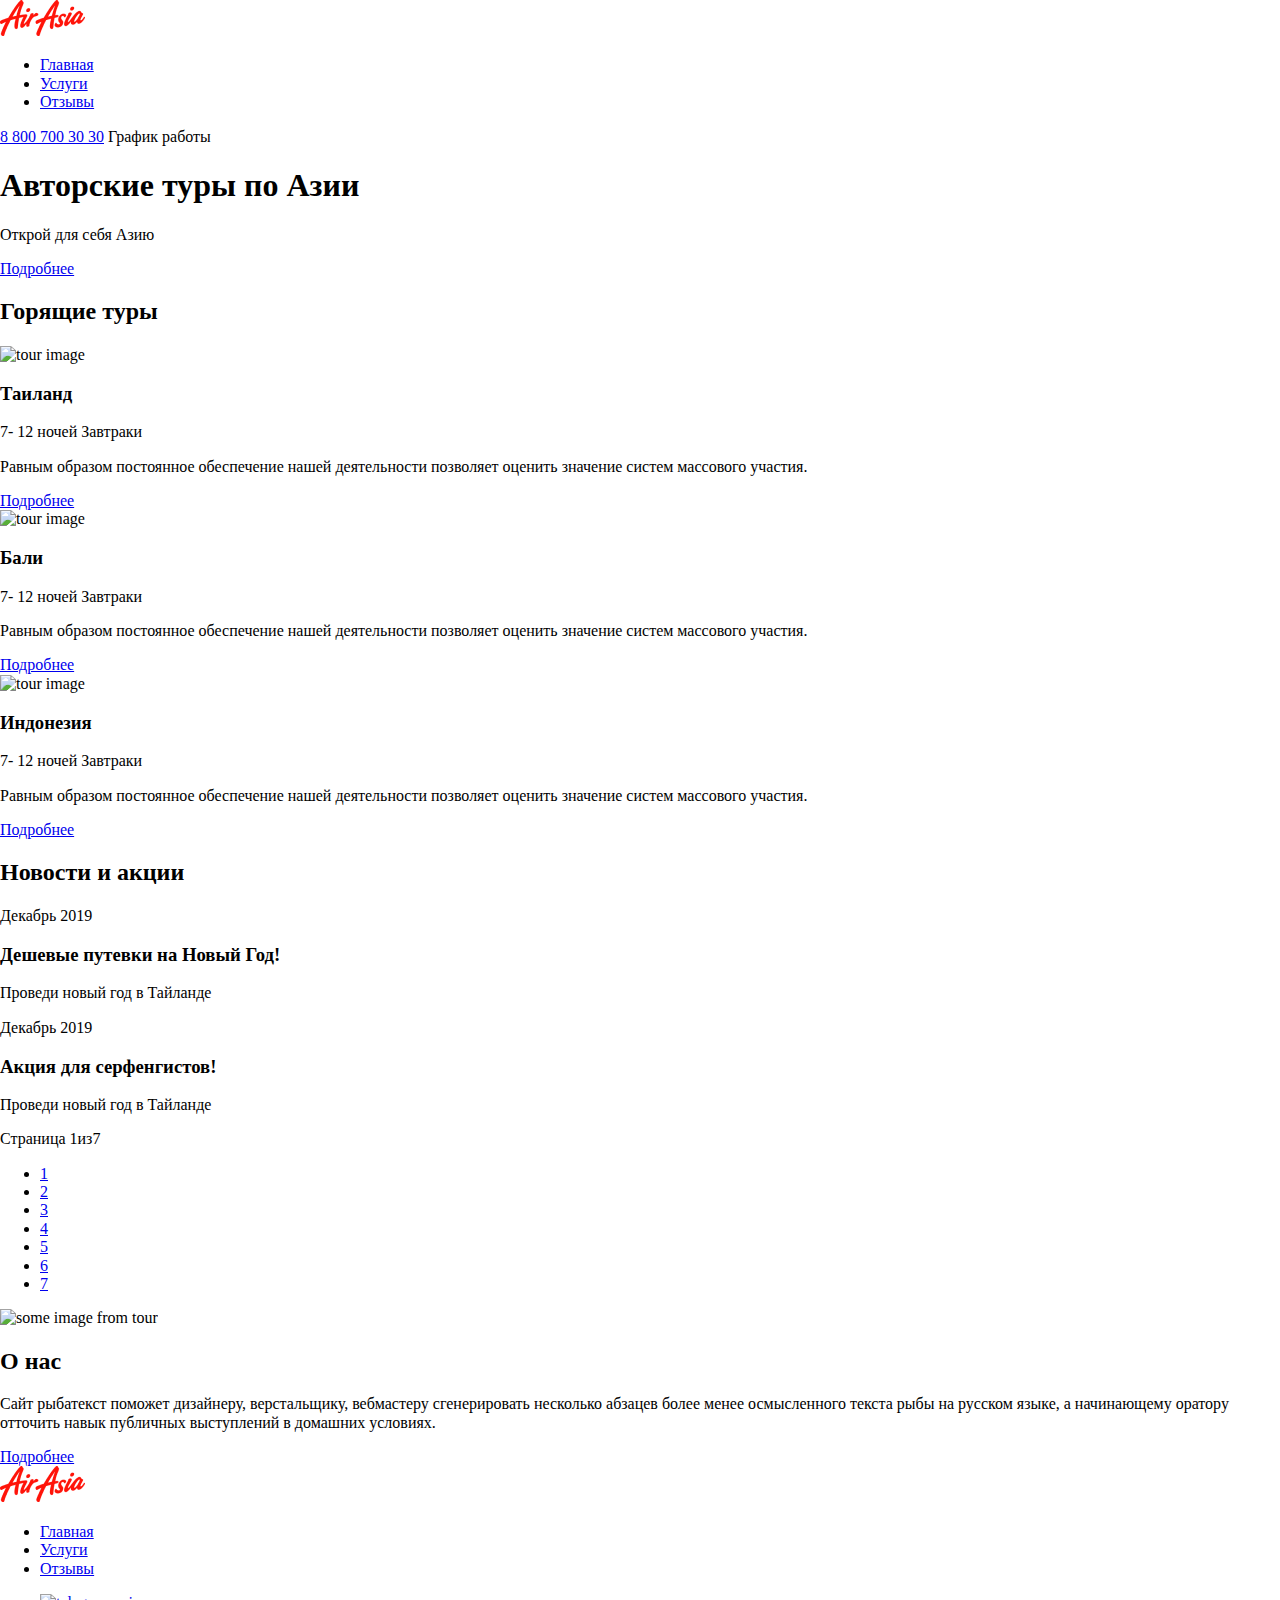
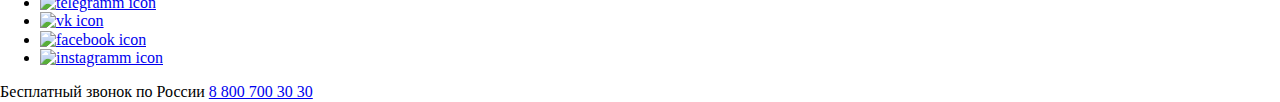
==== index.html @ 3d769878 "some fixes" ====
<!DOCTYPE html>
<html lang="ru">

<head>
  <meta charset="UTF-8">
  <meta name="viewport" content="width=device-width, initial-scale=1.0">
  <link rel="stylesheet" href="./css/normalize.css">
  <link rel="stylesheet" href="./css/styles.css">
  <title>Air Asia</title>
</head>

<body>
  <div class="wrapper">
    <header class="header">
      <div class="logo header__logo">
        <a href="#" class="logo__link"><img class="logo__image" src="./img/logo.png" alt="air asia logo"></a>
      </div>
      <nav class="menu">
        <ul class="menu__list">
          <li class="menu__list-item"><a href="#" class="menu__list-link">Главная</a></li>
          <li class="menu__list-item"><a href="#" class="menu__list-link">Услуги</a></li>
          <li class="menu__list-item"><a href="#" class="menu__list-link">Отзывы</a></li>
        </ul>
      </nav>
      <div class="contacts">
        <a href="tel:+88007003030" class="contacts__tel-link">8 800 700 30 30</a>
        <span class="contacts__work-schedule">График работы</span>
      </div>
    </header>

    <main class="main">

      <section class="promo-section">
        <div class="promo-content promo-section__content">
          <h1 class="promo-section__title">Авторские туры по Азии</h1>
          <p>Открой для себя Азию</p>
          <div class="promo-section__button"><a href="#" class="button">Подробнее</a></div>
        </div>
      </section>

      <section class="hot-tours">
        <h2 class="hot-tours__title">Горящие туры</h2>
        <div class="hot-tours-offers hot-tours__offers">
          <div class="hot-tours-card hot-tours__offers-card">
            <div class="hot-tours-card__image">
              <img src="" alt="tour image">
            </div>
            <h3 class="hot-tours-card__title">Таиланд</h3>
            <div class="hot-tours-card__details">
              <span class="hot-tours-card__tour-duration">7- 12 ночей</span>
              <span class="hot-tours-card__tour-include">Завтраки</span>
            </div>
            <p class="hot-tours-card__info">Равным образом постоянное обеспечение нашей деятельности позволяет оценить
              значение систем массового участия.</p>
            <div class="hot-tours-card__more-info-button"><a href="#" class="button">Подробнее</a></div>
          </div>
          <div class="hot-tours-card hot-tours__offers-card">
            <div class="hot-tours-card__image">
              <img src="" alt="tour image">
            </div>
            <h3 class="hot-tours-card__title">Бали</h3>
            <div class="hot-tours-card__details">
              <span class="hot-tours-card__tour-duration">7- 12 ночей</span>
              <span class="hot-tours-card__tour-include">Завтраки</span>
            </div>
            <p class="hot-tours-card__info">Равным образом постоянное обеспечение нашей деятельности позволяет оценить
              значение систем массового участия.</p>
            <div class="hot-tours-card__more-info-button"><a href="#" class="button">Подробнее</a></div>
          </div>
          <div class="hot-tours-card hot-tours__offers-card">
            <div class="hot-tours-card__image">
              <img src="" alt="tour image">
            </div>
            <h3 class="hot-tours-card__title">Индонезия</h3>
            <div class="hot-tours-card__details">
              <span class="hot-tours-card__tour-duration">7- 12 ночей</span>
              <span class="hot-tours-card__tour-include">Завтраки</span>
            </div>
            <p class="hot-tours-card__info">Равным образом постоянное обеспечение нашей деятельности позволяет оценить
              значение систем массового участия.</p>
            <div class="hot-tours-card__more-info-button"><a href="#" class="button">Подробнее</a></div>
          </div>
        </div>
      </section>

      <section class="news-section">
        <h2 class="news-section__title">Новости и акции</h2>
        <div class="news-section__slider">
          <div class="news-section__slider-card">
            <time class="news-section__slider-card-date">Декабрь 2019</time>
            <h3 class="news-section__slider-card-title">Дешевые путевки на Новый Год!</h3>
            <p class="news-section__slider-card-info">Проведи новый год в Тайланде</p>
          </div>
          <div class="news-section__slider-card">
            <time class="news-section__slider-card-date">Декабрь 2019</time>
            <h3 class="news-section__slider-card-title">Акция для серфенгистов!</h3>
            <p class="news-section__slider-card-info">Проведи новый год в Тайланде</p>
          </div>
          <div class="paginator">
            <p class="paginator__info">Страница <span>1</span>из<span>7</span></p>
            <ul class="paginator__menu-links">
              <li class="paginator__menu-item"><a href="#" class="paginator-menu-link">1</a></li>
              <li class="paginator__menu-item"><a href="#" class="paginator-menu-link">2</a></li>
              <li class="paginator__menu-item"><a href="#" class="paginator-menu-link">3</a></li>
              <li class="paginator__menu-item"><a href="#" class="paginator-menu-link">4</a></li>
              <li class="paginator__menu-item"><a href="#" class="paginator-menu-link">5</a></li>
              <li class="paginator__menu-item"><a href="#" class="paginator-menu-link">6</a></li>
              <li class="paginator__menu-item"><a href="#" class="paginator-menu-link">7</a></li>
            </ul>
          </div>
        </div>
      </section>

      <section class="about-us-section">
        <div class="about-us-section__tour-image">
          <img src="#" alt="some image from tour">
        </div>
        <div class="about-us-section__content">
          <h2 class="about-us-section__title">О нас</h2>
          <p class="about-us-section__info">Сайт рыбатекст поможет дизайнеру, верстальщику, вебмастеру сгенерировать
            несколько абзацев более менее осмысленного текста рыбы на русском языке, а начинающему оратору отточить
            навык публичных выступлений в домашних условиях.</p>
          <div class="about-us-section__more-info-link"><a href="#" class="button">Подробнее</a></div>
        </div>
      </section>
    </main>

    <footer class="footer">
      <div class="logo footer__logo">
        <a href="#" class="logo__link"><img class="logo__image" src="./img/logo.png" alt="air asia logo"></a>
      </div>
      <nav class="menu">
        <ul class="menu__list">
          <li class="menu__list-item"><a href="#" class="menu__list-link">Главная</a></li>
          <li class="menu__list-item"><a href="#" class="menu__list-link">Услуги</a></li>
          <li class="menu__list-item"><a href="#" class="menu__list-link">Отзывы</a></li>
        </ul>
      </nav>
      <div class="social-links">
        <ul>
          <li class="social-links__item"><a href="#" class="social-links__link"><img src="#" alt="telegramm icon"
                class="social-links__icon"></a></li>
          <li class="social-links__item"><a href="#" class="social-links__link"><img src="#" alt="vk icon"
                class="social-links__icon"></a></li>
          <li class="social-links__item"><a href="#" class="social-links__link"><img src="#" alt="facebook icon"
                class="social-links__icon"></a></li>
          <li class="social-links__item"><a href="#" class="social-links__link"><img src="#" alt="instagramm icon"
                class="social-links__icon"></a></li>
        </ul>
      </div>
      <div class="contacts footer__contacts">
        <span class="footer-contacts__info">Бесплатный звонок по России</span>
        <a href="tel:+88007003030" class="footer-contacts__tel-link">8 800 700 30 30</a>
      </div>
      </nav>
    </footer>
  </div>
</body>

</html>
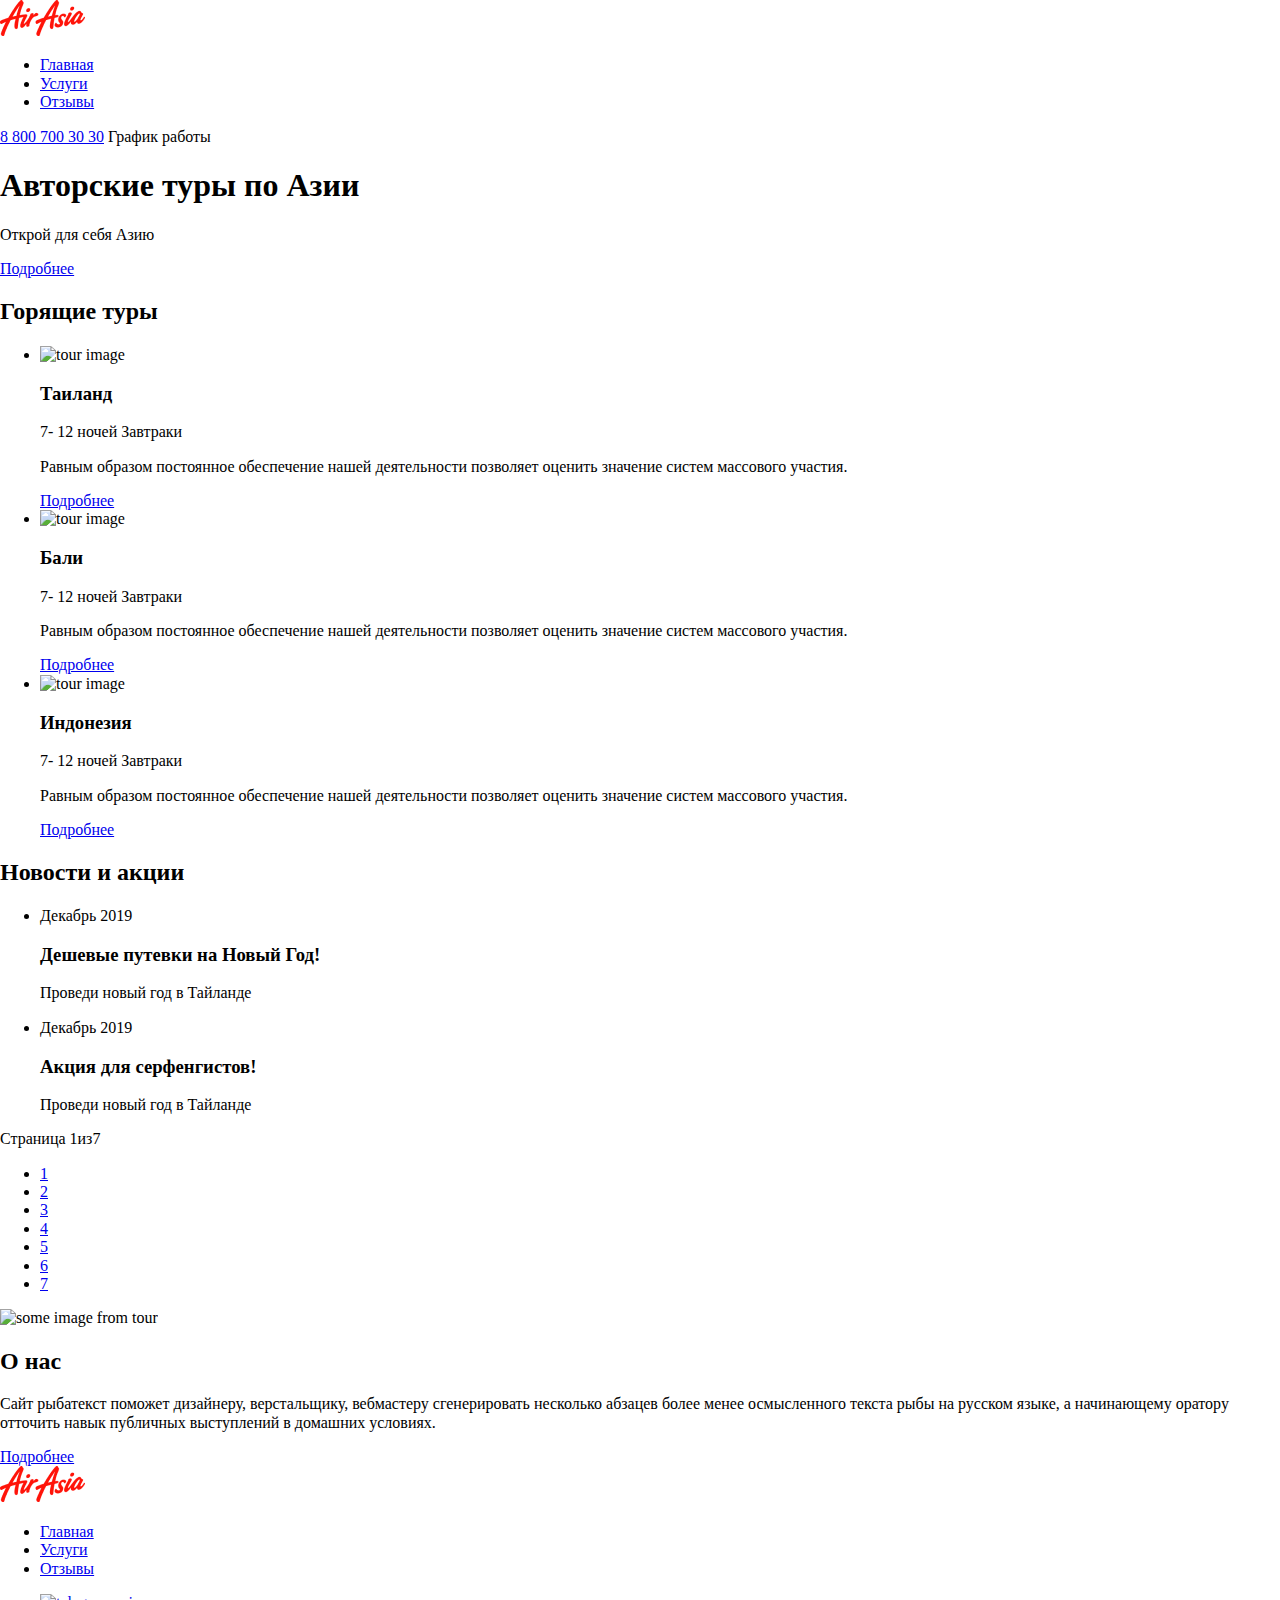
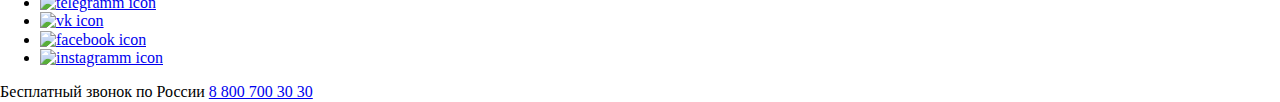
==== commit 9202802c: "Add files via upload" ====
--- a/index.html
+++ b/index.html
@@ -33,79 +33,91 @@
       <section class="promo-section">
         <div class="promo-content promo-section__content">
           <h1 class="promo-section__title">Авторские туры по Азии</h1>
-          <p>Открой для себя Азию</p>
+          <p class="promo-section__text">Открой для себя Азию</p>
           <div class="promo-section__button"><a href="#" class="button">Подробнее</a></div>
         </div>
       </section>
 
       <section class="hot-tours">
         <h2 class="hot-tours__title">Горящие туры</h2>
-        <div class="hot-tours-offers hot-tours__offers">
-          <div class="hot-tours-card hot-tours__offers-card">
+        <ul class="hot-tours-offers hot-tours__offers">
+          <li class="hot-tours-card hot-tours__offers-card">
             <div class="hot-tours-card__image">
               <img src="" alt="tour image">
             </div>
-            <h3 class="hot-tours-card__title">Таиланд</h3>
-            <div class="hot-tours-card__details">
-              <span class="hot-tours-card__tour-duration">7- 12 ночей</span>
-              <span class="hot-tours-card__tour-include">Завтраки</span>
+            <div class="hot-tours-card__block">
+              <h3 class="hot-tours-card__title">Таиланд</h3>
+              <div class="hot-tours-card__details">
+                <span class="hot-tours-card__tour-duration">7- 12 ночей</span>
+                <span class="hot-tours-card__tour-include">Завтраки</span>
+              </div>
+              <p class="hot-tours-card__info">Равным образом постоянное обеспечение нашей деятельности позволяет оценить
+                значение систем массового участия.</p>
+              <div class="hot-tours-card__more-info-button"><a href="#" class="button">Подробнее</a></div>
             </div>
-            <p class="hot-tours-card__info">Равным образом постоянное обеспечение нашей деятельности позволяет оценить
-              значение систем массового участия.</p>
-            <div class="hot-tours-card__more-info-button"><a href="#" class="button">Подробнее</a></div>
-          </div>
-          <div class="hot-tours-card hot-tours__offers-card">
+          </li>
+          <li class="hot-tours-card hot-tours__offers-card">
             <div class="hot-tours-card__image">
               <img src="" alt="tour image">
             </div>
-            <h3 class="hot-tours-card__title">Бали</h3>
-            <div class="hot-tours-card__details">
-              <span class="hot-tours-card__tour-duration">7- 12 ночей</span>
-              <span class="hot-tours-card__tour-include">Завтраки</span>
+            <div class="hot-tours-card__block">
+              <h3 class="hot-tours-card__title">Бали</h3>
+              <div class="hot-tours-card__details">
+                <span class="hot-tours-card__tour-duration">7- 12 ночей</span>
+                <span class="hot-tours-card__tour-include">Завтраки</span>
+              </div>
+              <p class="hot-tours-card__info">Равным образом постоянное обеспечение нашей деятельности позволяет оценить
+                значение систем массового участия.</p>
+              <div class="hot-tours-card__more-info-button"><a href="#" class="button">Подробнее</a></div>
             </div>
-            <p class="hot-tours-card__info">Равным образом постоянное обеспечение нашей деятельности позволяет оценить
-              значение систем массового участия.</p>
-            <div class="hot-tours-card__more-info-button"><a href="#" class="button">Подробнее</a></div>
-          </div>
-          <div class="hot-tours-card hot-tours__offers-card">
+          </li>
+          <li class="hot-tours-card hot-tours__offers-card">
             <div class="hot-tours-card__image">
               <img src="" alt="tour image">
             </div>
-            <h3 class="hot-tours-card__title">Индонезия</h3>
-            <div class="hot-tours-card__details">
-              <span class="hot-tours-card__tour-duration">7- 12 ночей</span>
-              <span class="hot-tours-card__tour-include">Завтраки</span>
+            <div class="hot-tours-card__block">
+              <h3 class="hot-tours-card__title">Индонезия</h3>
+              <div class="hot-tours-card__details">
+                <span class="hot-tours-card__tour-duration">7- 12 ночей</span>
+                <span class="hot-tours-card__tour-include">Завтраки</span>
+              </div>
+              <p class="hot-tours-card__info">Равным образом постоянное обеспечение нашей деятельности позволяет оценить
+                значение систем массового участия.</p>
+              <div class="hot-tours-card__more-info-button"><a href="#" class="button">Подробнее</a></div>
             </div>
-            <p class="hot-tours-card__info">Равным образом постоянное обеспечение нашей деятельности позволяет оценить
-              значение систем массового участия.</p>
-            <div class="hot-tours-card__more-info-button"><a href="#" class="button">Подробнее</a></div>
-          </div>
-        </div>
+          </li>
+        </ul>
       </section>
 
       <section class="news-section">
         <h2 class="news-section__title">Новости и акции</h2>
         <div class="news-section__slider">
-          <div class="news-section__slider-card">
-            <time class="news-section__slider-card-date">Декабрь 2019</time>
-            <h3 class="news-section__slider-card-title">Дешевые путевки на Новый Год!</h3>
-            <p class="news-section__slider-card-info">Проведи новый год в Тайланде</p>
-          </div>
-          <div class="news-section__slider-card">
-            <time class="news-section__slider-card-date">Декабрь 2019</time>
-            <h3 class="news-section__slider-card-title">Акция для серфенгистов!</h3>
-            <p class="news-section__slider-card-info">Проведи новый год в Тайланде</p>
-          </div>
+          <ul class="news-section__cards">
+            <li class="news-section__slider-card">
+              <div class="news-section__slider-card-content">
+                <time class="news-section__slider-card-date">Декабрь 2019</time>
+                <h3 class="news-section__slider-card-title">Дешевые путевки на Новый Год!</h3>
+                <p class="news-section__slider-card-info">Проведи новый год в Тайланде</p>
+              </div>
+            </li>
+            <li class="news-section__slider-card">
+              <div class="news-section__slider-card-content">
+                <time class="news-section__slider-card-date">Декабрь 2019</time>
+                <h3 class="news-section__slider-card-title">Акция для серфенгистов!</h3>
+                <p class="news-section__slider-card-info">Проведи новый год в Тайланде</p>
+              </div>
+            </li>
+          </ul>
           <div class="paginator">
             <p class="paginator__info">Страница <span>1</span>из<span>7</span></p>
             <ul class="paginator__menu-links">
-              <li class="paginator__menu-item"><a href="#" class="paginator-menu-link">1</a></li>
-              <li class="paginator__menu-item"><a href="#" class="paginator-menu-link">2</a></li>
-              <li class="paginator__menu-item"><a href="#" class="paginator-menu-link">3</a></li>
-              <li class="paginator__menu-item"><a href="#" class="paginator-menu-link">4</a></li>
-              <li class="paginator__menu-item"><a href="#" class="paginator-menu-link">5</a></li>
-              <li class="paginator__menu-item"><a href="#" class="paginator-menu-link">6</a></li>
-              <li class="paginator__menu-item"><a href="#" class="paginator-menu-link">7</a></li>
+              <li class="paginator__menu-item"><a href="#" class="paginator__menu-link">1</a></li>
+              <li class="paginator__menu-item"><a href="#" class="paginator__menu-link">2</a></li>
+              <li class="paginator__menu-item"><a href="#" class="paginator__menu-link">3</a></li>
+              <li class="paginator__menu-item"><a href="#" class="paginator__menu-link">4</a></li>
+              <li class="paginator__menu-item"><a href="#" class="paginator__menu-link">5</a></li>
+              <li class="paginator__menu-item"><a href="#" class="paginator__menu-link">6</a></li>
+              <li class="paginator__menu-item"><a href="#" class="paginator__menu-link">7</a></li>
             </ul>
           </div>
         </div>
@@ -137,7 +149,7 @@
         </ul>
       </nav>
       <div class="social-links">
-        <ul>
+        <ul class="social-links__group">
           <li class="social-links__item"><a href="#" class="social-links__link"><img src="#" alt="telegramm icon"
                 class="social-links__icon"></a></li>
           <li class="social-links__item"><a href="#" class="social-links__link"><img src="#" alt="vk icon"
@@ -149,8 +161,8 @@
         </ul>
       </div>
       <div class="contacts footer__contacts">
-        <span class="footer-contacts__info">Бесплатный звонок по России</span>
-        <a href="tel:+88007003030" class="footer-contacts__tel-link">8 800 700 30 30</a>
+        <span class="contacts__info">Бесплатный звонок по России</span>
+        <a href="tel:+88007003030" class="contacts__tel-link">8 800 700 30 30</a>
       </div>
       </nav>
     </footer>
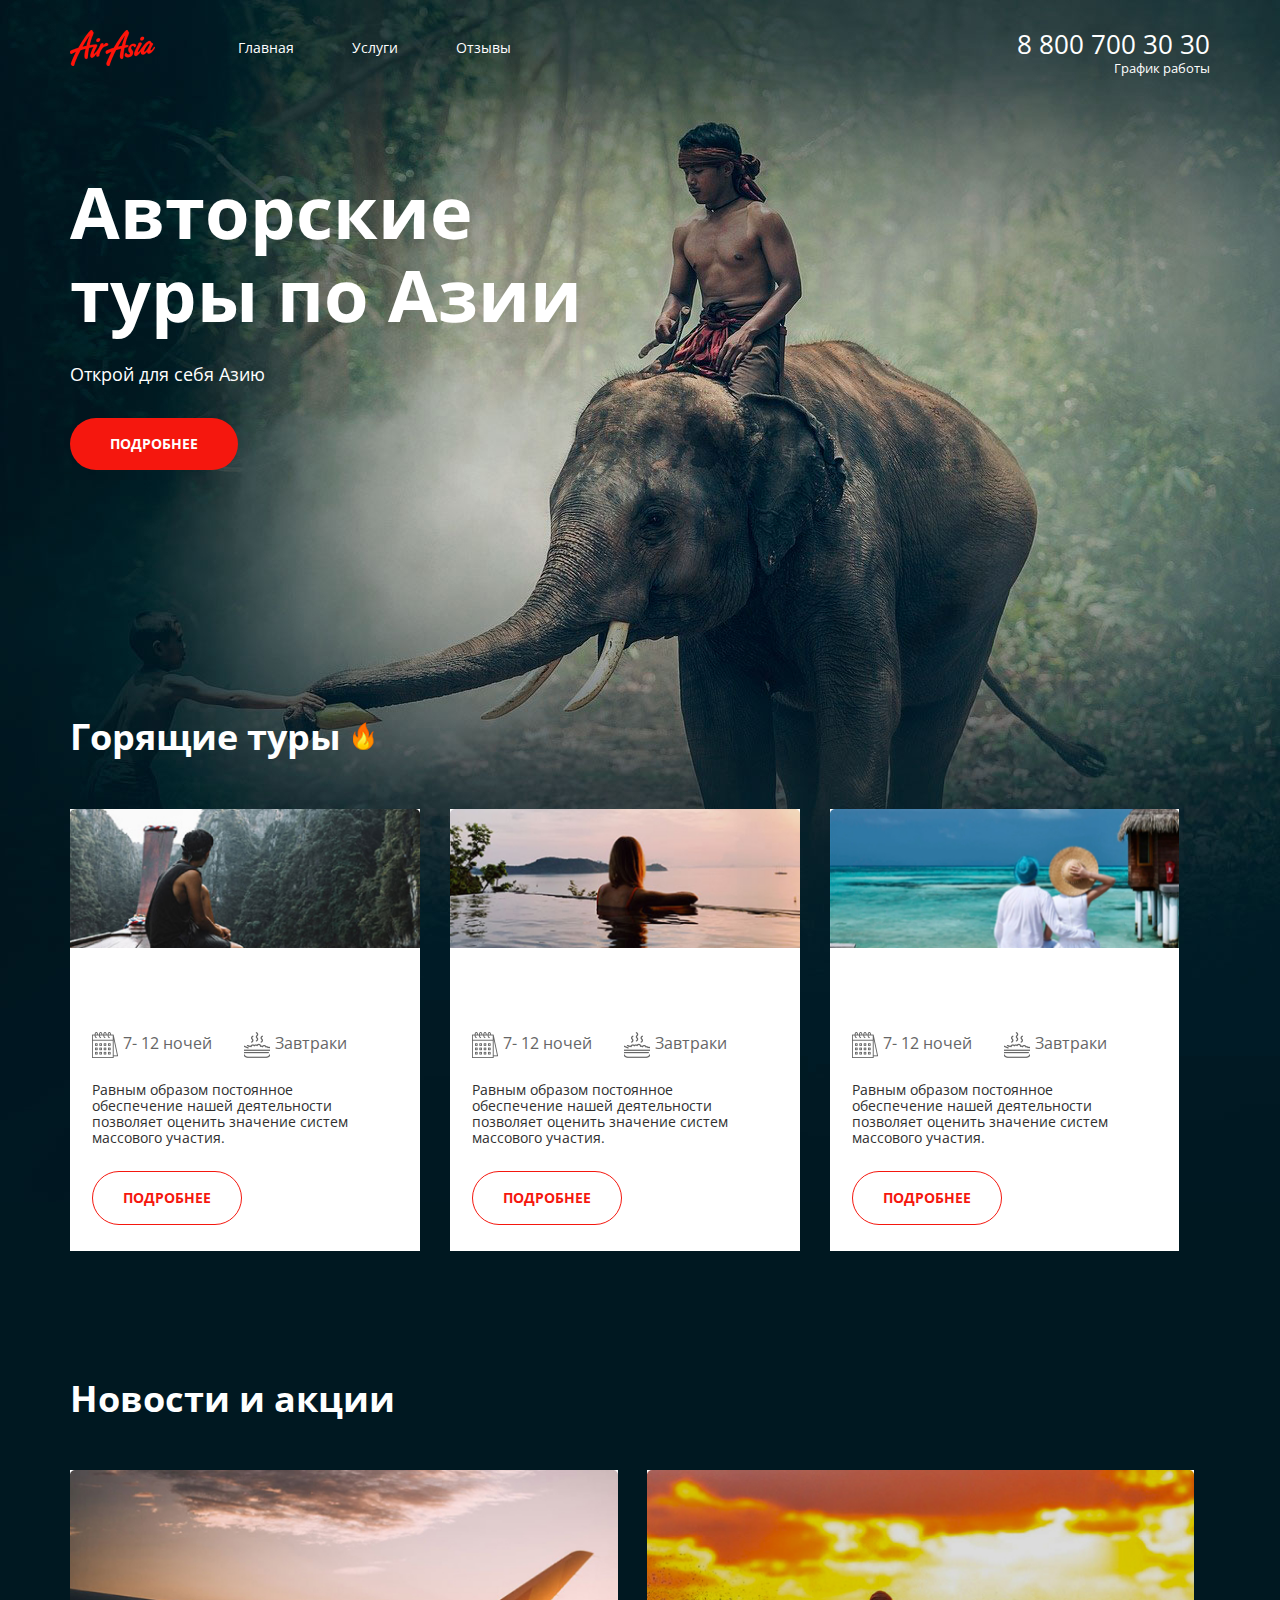
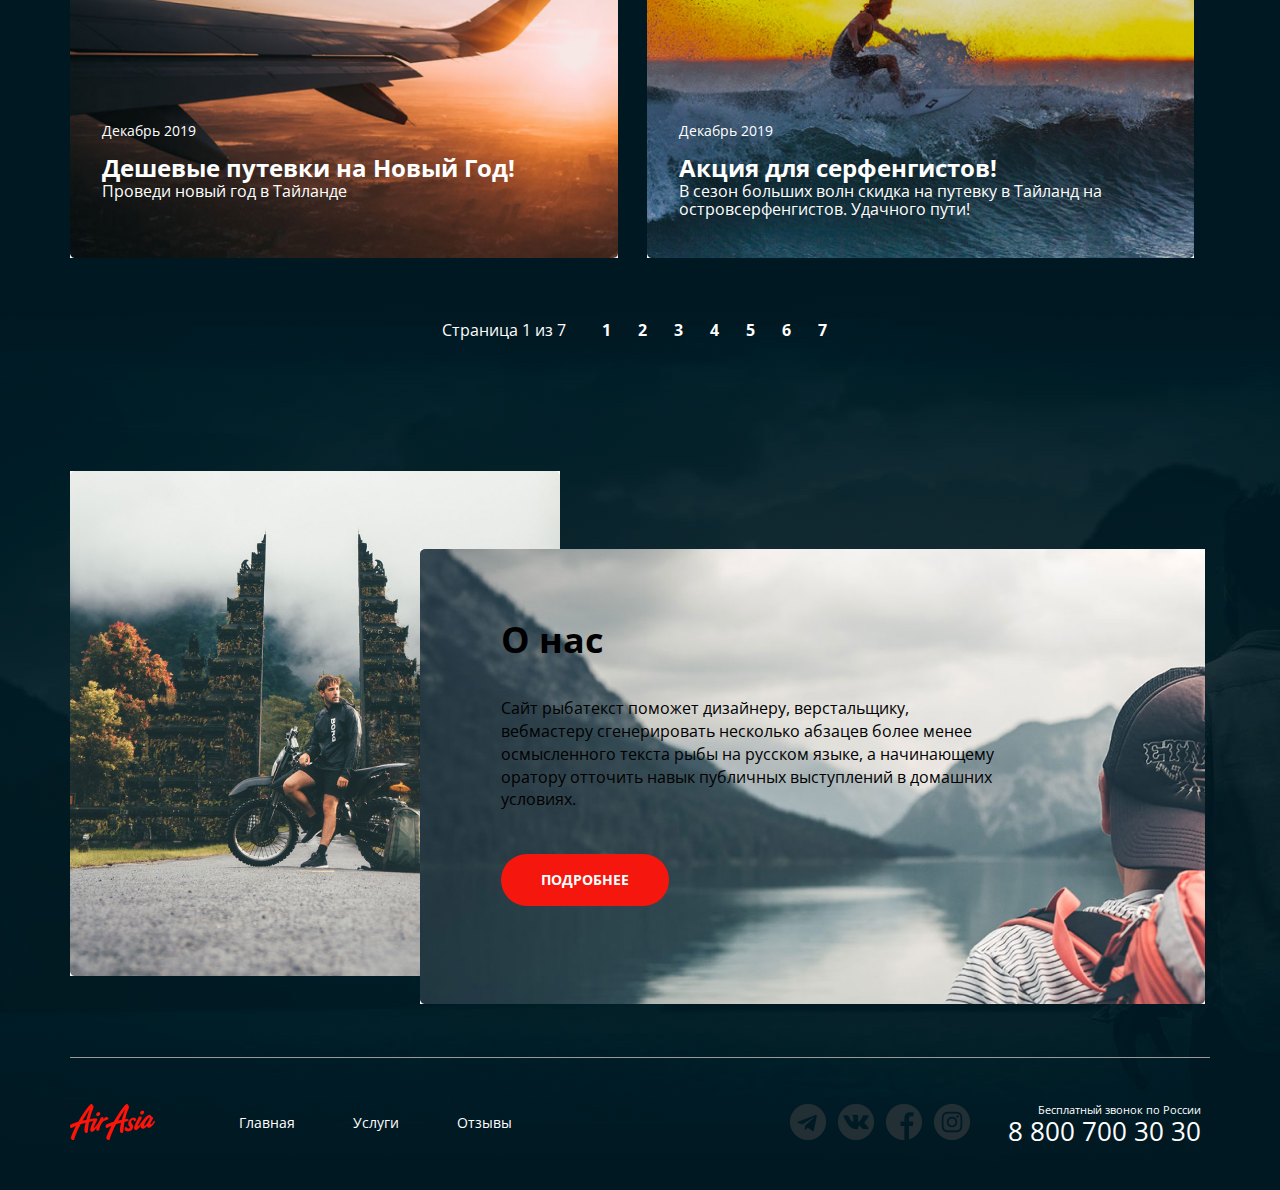
==== commit fe643461: "Add files via upload" ====
--- a/index.html
+++ b/index.html
@@ -4,6 +4,9 @@
 <head>
   <meta charset="UTF-8">
   <meta name="viewport" content="width=device-width, initial-scale=1.0">
+  <link rel="preconnect" href="https://fonts.googleapis.com">
+  <link rel="preconnect" href="https://fonts.gstatic.com" crossorigin>
+  <link href="https://fonts.googleapis.com/css2?family=Open+Sans:wght@400;700&display=swap" rel="stylesheet">
   <link rel="stylesheet" href="./css/normalize.css">
   <link rel="stylesheet" href="./css/styles.css">
   <title>Air Asia</title>
@@ -11,161 +14,169 @@
 
 <body>
   <div class="wrapper">
-    <header class="header">
-      <div class="logo header__logo">
-        <a href="#" class="logo__link"><img class="logo__image" src="./img/logo.png" alt="air asia logo"></a>
-      </div>
-      <nav class="menu">
-        <ul class="menu__list">
-          <li class="menu__list-item"><a href="#" class="menu__list-link">Главная</a></li>
-          <li class="menu__list-item"><a href="#" class="menu__list-link">Услуги</a></li>
-          <li class="menu__list-item"><a href="#" class="menu__list-link">Отзывы</a></li>
-        </ul>
-      </nav>
-      <div class="contacts">
-        <a href="tel:+88007003030" class="contacts__tel-link">8 800 700 30 30</a>
-        <span class="contacts__work-schedule">График работы</span>
-      </div>
-    </header>
+    <div class="container">
+      <header class="header">
+        <div class="logo header__logo">
+          <a href="#" class="logo__link"><img class="logo__image" src="./img/logo.png" alt="air asia logo"></a>
+        </div>
+        <nav class="menu">
+          <ul class="menu__list">
+            <li class="menu__list-item"><a href="#" class="menu__list-link">Главная</a></li>
+            <li class="menu__list-item"><a href="#" class="menu__list-link">Услуги</a></li>
+            <li class="menu__list-item"><a href="#" class="menu__list-link">Отзывы</a></li>
+          </ul>
+        </nav>
+        <div class="contacts header__contacts">
+          <a href="tel:+88007003030" class="contacts__tel-link">8 800 700 30 30</a>
+          <span class="contacts__work-schedule">График работы</span>
+        </div>
+      </header>
 
-    <main class="main">
+      <main class="main">
 
-      <section class="promo-section">
-        <div class="promo-content promo-section__content">
-          <h1 class="promo-section__title">Авторские туры по Азии</h1>
-          <p class="promo-section__text">Открой для себя Азию</p>
-          <div class="promo-section__button"><a href="#" class="button">Подробнее</a></div>
-        </div>
-      </section>
+        <section class="promo-section">
+          <div class="promo-content promo-section__content">
+            <h1 class="promo-section__title">Авторские туры по Азии</h1>
+            <p class="promo-section__text">Открой для себя Азию</p>
+            <a href="#" class="button promo-section__button">Подробнее</a>
+          </div>
+        </section>
 
-      <section class="hot-tours">
-        <h2 class="hot-tours__title">Горящие туры</h2>
-        <ul class="hot-tours-offers hot-tours__offers">
-          <li class="hot-tours-card hot-tours__offers-card">
-            <div class="hot-tours-card__image">
-              <img src="" alt="tour image">
-            </div>
-            <div class="hot-tours-card__block">
-              <h3 class="hot-tours-card__title">Таиланд</h3>
-              <div class="hot-tours-card__details">
-                <span class="hot-tours-card__tour-duration">7- 12 ночей</span>
-                <span class="hot-tours-card__tour-include">Завтраки</span>
+        <section class="hot-tours">
+          <h2 class="hot-tours__title">Горящие туры</h2>
+          <ul class="hot-tours-offers hot-tours__offers">
+            <li class="hot-tours-card hot-tours__offers-card">
+              <div class="hot-tours-card__image">
+                <img src="./img/thailand-tour-image.jpg" alt="tour image">
               </div>
-              <p class="hot-tours-card__info">Равным образом постоянное обеспечение нашей деятельности позволяет оценить
-                значение систем массового участия.</p>
-              <div class="hot-tours-card__more-info-button"><a href="#" class="button">Подробнее</a></div>
-            </div>
-          </li>
-          <li class="hot-tours-card hot-tours__offers-card">
-            <div class="hot-tours-card__image">
-              <img src="" alt="tour image">
-            </div>
-            <div class="hot-tours-card__block">
-              <h3 class="hot-tours-card__title">Бали</h3>
-              <div class="hot-tours-card__details">
-                <span class="hot-tours-card__tour-duration">7- 12 ночей</span>
-                <span class="hot-tours-card__tour-include">Завтраки</span>
-              </div>
-              <p class="hot-tours-card__info">Равным образом постоянное обеспечение нашей деятельности позволяет оценить
-                значение систем массового участия.</p>
-              <div class="hot-tours-card__more-info-button"><a href="#" class="button">Подробнее</a></div>
-            </div>
-          </li>
-          <li class="hot-tours-card hot-tours__offers-card">
-            <div class="hot-tours-card__image">
-              <img src="" alt="tour image">
-            </div>
-            <div class="hot-tours-card__block">
-              <h3 class="hot-tours-card__title">Индонезия</h3>
-              <div class="hot-tours-card__details">
-                <span class="hot-tours-card__tour-duration">7- 12 ночей</span>
-                <span class="hot-tours-card__tour-include">Завтраки</span>
-              </div>
-              <p class="hot-tours-card__info">Равным образом постоянное обеспечение нашей деятельности позволяет оценить
-                значение систем массового участия.</p>
-              <div class="hot-tours-card__more-info-button"><a href="#" class="button">Подробнее</a></div>
-            </div>
-          </li>
-        </ul>
-      </section>
-
-      <section class="news-section">
-        <h2 class="news-section__title">Новости и акции</h2>
-        <div class="news-section__slider">
-          <ul class="news-section__cards">
-            <li class="news-section__slider-card">
-              <div class="news-section__slider-card-content">
-                <time class="news-section__slider-card-date">Декабрь 2019</time>
-                <h3 class="news-section__slider-card-title">Дешевые путевки на Новый Год!</h3>
-                <p class="news-section__slider-card-info">Проведи новый год в Тайланде</p>
+              <div class="hot-tours-card__block">
+                <h3 class="hot-tours-card__title">Таиланд</h3>
+                <div class="hot-tours-card__details">
+                  <span class="hot-tours-card__tour-duration">7- 12 ночей</span>
+                  <span class="hot-tours-card__tour-include">Завтраки</span>
+                </div>
+                <p class="hot-tours-card__info">Равным образом постоянное обеспечение нашей деятельности позволяет
+                  оценить
+                  значение систем массового участия.</p>
+                <a href="#" class="button hot-tours-card__more-info-button">Подробнее</a>
               </div>
             </li>
-            <li class="news-section__slider-card">
-              <div class="news-section__slider-card-content">
-                <time class="news-section__slider-card-date">Декабрь 2019</time>
-                <h3 class="news-section__slider-card-title">Акция для серфенгистов!</h3>
-                <p class="news-section__slider-card-info">Проведи новый год в Тайланде</p>
+            <li class="hot-tours-card hot-tours__offers-card">
+              <div class="hot-tours-card__image">
+                <img src="./img/bali-tour-image.jpg" alt="tour image">
+              </div>
+              <div class="hot-tours-card__block">
+                <h3 class="hot-tours-card__title">Бали</h3>
+                <div class="hot-tours-card__details">
+                  <span class="hot-tours-card__tour-duration">7- 12 ночей</span>
+                  <span class="hot-tours-card__tour-include">Завтраки</span>
+                </div>
+                <p class="hot-tours-card__info">Равным образом постоянное обеспечение нашей деятельности позволяет
+                  оценить
+                  значение систем массового участия.</p>
+                <a href="#" class="button hot-tours-card__more-info-button">Подробнее</a>
+              </div>
+            </li>
+            <li class="hot-tours-card hot-tours__offers-card">
+              <div class="hot-tours-card__image">
+                <img src="./img/indonesia-tour-image.jpg" alt="tour image">
+              </div>
+              <div class="hot-tours-card__block">
+                <h3 class="hot-tours-card__title">Индонезия</h3>
+                <div class="hot-tours-card__details">
+                  <span class="hot-tours-card__tour-duration">7- 12 ночей</span>
+                  <span class="hot-tours-card__tour-include">Завтраки</span>
+                </div>
+                <p class="hot-tours-card__info">Равным образом постоянное обеспечение нашей деятельности позволяет
+                  оценить
+                  значение систем массового участия.</p>
+                <a href="#" class="button hot-tours-card__more-info-button">Подробнее</a>
               </div>
             </li>
           </ul>
-          <div class="paginator">
-            <p class="paginator__info">Страница <span>1</span>из<span>7</span></p>
-            <ul class="paginator__menu-links">
-              <li class="paginator__menu-item"><a href="#" class="paginator__menu-link">1</a></li>
-              <li class="paginator__menu-item"><a href="#" class="paginator__menu-link">2</a></li>
-              <li class="paginator__menu-item"><a href="#" class="paginator__menu-link">3</a></li>
-              <li class="paginator__menu-item"><a href="#" class="paginator__menu-link">4</a></li>
-              <li class="paginator__menu-item"><a href="#" class="paginator__menu-link">5</a></li>
-              <li class="paginator__menu-item"><a href="#" class="paginator__menu-link">6</a></li>
-              <li class="paginator__menu-item"><a href="#" class="paginator__menu-link">7</a></li>
+        </section>
+
+        <section class="news-section">
+          <h2 class="news-section__title">Новости и акции</h2>
+          <div class="news-section__slider">
+            <ul class="news-section__cards">
+              <li class="news-section__slider-card">
+                <img src="./img/news-1.jpg" alt="проведи новый год в тайланде">
+                <div class="news-section__slider-card-content">
+                  <time class="news-section__slider-card-date">Декабрь 2019</time>
+                  <h3 class="news-section__slider-card-title">Дешевые путевки на Новый Год!</h3>
+                  <p class="news-section__slider-card-info">Проведи новый год в Тайланде</p>
+                </div>
+              </li>
+              <li class="news-section__slider-card">
+                <img src="./img/news-2.jpg" alt="Акция для серфенгистов">
+                <div class="news-section__slider-card-content">
+                  <time class="news-section__slider-card-date">Декабрь 2019</time>
+                  <h3 class="news-section__slider-card-title">Акция для серфенгистов!</h3>
+                  <p class="news-section__slider-card-info">В сезон больших волн скидка на путевку в Тайланд на
+                    островсерфенгистов. Удачного пути!</p>
+                </div>
+              </li>
             </ul>
+            <div class="paginator">
+              <p class="paginator__info">Страница <span>1 </span>из<span> 7</span></p>
+              <ul class="paginator__menu-links">
+                <li class="paginator__menu-item"><a href="#" class="paginator__menu-link">1</a></li>
+                <li class="paginator__menu-item"><a href="#" class="paginator__menu-link">2</a></li>
+                <li class="paginator__menu-item"><a href="#" class="paginator__menu-link">3</a></li>
+                <li class="paginator__menu-item"><a href="#" class="paginator__menu-link">4</a></li>
+                <li class="paginator__menu-item"><a href="#" class="paginator__menu-link">5</a></li>
+                <li class="paginator__menu-item"><a href="#" class="paginator__menu-link">6</a></li>
+                <li class="paginator__menu-item"><a href="#" class="paginator__menu-link">7</a></li>
+              </ul>
+            </div>
           </div>
+        </section>
+
+        <section class="about-us-section">
+          <div class="about-us-section__tour-image">
+            <img src="./img/about-us-image-1.jpg" alt="some image from tour">
+          </div>
+          <div class="about-us-section__content">
+            <h2 class="about-us-section__title">О нас</h2>
+            <p class="about-us-section__info">Сайт рыбатекст поможет дизайнеру, верстальщику, вебмастеру сгенерировать
+              несколько абзацев более менее осмысленного текста рыбы на русском языке, а начинающему оратору отточить
+              навык публичных выступлений в домашних условиях.</p>
+            <a href="#" class="button about-us-section__more-info-link">Подробнее</a>
+          </div>
+        </section>
+      </main>
+
+      <footer class="footer">
+        <div class="logo footer__logo">
+          <a href="#" class="logo__link"><img class="logo__image" src="./img/logo.png" alt="air asia logo"></a>
         </div>
-      </section>
-
-      <section class="about-us-section">
-        <div class="about-us-section__tour-image">
-          <img src="#" alt="some image from tour">
+        <nav class="menu">
+          <ul class="menu__list">
+            <li class="menu__list-item"><a href="#" class="menu__list-link">Главная</a></li>
+            <li class="menu__list-item"><a href="#" class="menu__list-link">Услуги</a></li>
+            <li class="menu__list-item"><a href="#" class="menu__list-link">Отзывы</a></li>
+          </ul>
+        </nav>
+        <div class="social-links">
+          <ul class="social-links__group">
+            <li class="social-links__item"><a href="#" class="social-links__link"><img src="./img/icons/tg-icon.png"
+                  alt="telegramm icon" class="social-links__icon"></a></li>
+            <li class="social-links__item"><a href="#" class="social-links__link"><img src="./img/icons/vk-icon.png"
+                  alt="vk icon" class="social-links__icon"></a></li>
+            <li class="social-links__item"><a href="#" class="social-links__link"><img src="./img/icons/fb-icon.png"
+                  alt="facebook icon" class="social-links__icon"></a></li>
+            <li class="social-links__item"><a href="#" class="social-links__link"><img src="./img/icons/insta-icon.png"
+                  alt="instagramm icon" class="social-links__icon"></a></li>
+          </ul>
         </div>
-        <div class="about-us-section__content">
-          <h2 class="about-us-section__title">О нас</h2>
-          <p class="about-us-section__info">Сайт рыбатекст поможет дизайнеру, верстальщику, вебмастеру сгенерировать
-            несколько абзацев более менее осмысленного текста рыбы на русском языке, а начинающему оратору отточить
-            навык публичных выступлений в домашних условиях.</p>
-          <div class="about-us-section__more-info-link"><a href="#" class="button">Подробнее</a></div>
+        <div class="contacts footer__contacts">
+          <span class="contacts__info">Бесплатный звонок по России</span>
+          <a href="tel:+88007003030" class="contacts__tel-link">8 800 700 30 30</a>
         </div>
-      </section>
-    </main>
-
-    <footer class="footer">
-      <div class="logo footer__logo">
-        <a href="#" class="logo__link"><img class="logo__image" src="./img/logo.png" alt="air asia logo"></a>
-      </div>
-      <nav class="menu">
-        <ul class="menu__list">
-          <li class="menu__list-item"><a href="#" class="menu__list-link">Главная</a></li>
-          <li class="menu__list-item"><a href="#" class="menu__list-link">Услуги</a></li>
-          <li class="menu__list-item"><a href="#" class="menu__list-link">Отзывы</a></li>
-        </ul>
-      </nav>
-      <div class="social-links">
-        <ul class="social-links__group">
-          <li class="social-links__item"><a href="#" class="social-links__link"><img src="#" alt="telegramm icon"
-                class="social-links__icon"></a></li>
-          <li class="social-links__item"><a href="#" class="social-links__link"><img src="#" alt="vk icon"
-                class="social-links__icon"></a></li>
-          <li class="social-links__item"><a href="#" class="social-links__link"><img src="#" alt="facebook icon"
-                class="social-links__icon"></a></li>
-          <li class="social-links__item"><a href="#" class="social-links__link"><img src="#" alt="instagramm icon"
-                class="social-links__icon"></a></li>
-        </ul>
-      </div>
-      <div class="contacts footer__contacts">
-        <span class="contacts__info">Бесплатный звонок по России</span>
-        <a href="tel:+88007003030" class="contacts__tel-link">8 800 700 30 30</a>
-      </div>
-      </nav>
-    </footer>
+        </nav>
+      </footer>
+    </div>
   </div>
 </body>
 
--- a/css/styles.css
+++ b/css/styles.css
@@ -0,0 +1,405 @@
+/* ********** */
+
+* {
+  box-sizing: border-box;
+}
+
+body {
+  margin: 0;
+  padding: 0;
+  font-family: 'Open Sans', sans-serif;
+  font-weight: 400;
+  font-size: 14px;
+  color: #fff;
+}
+
+h1,
+h2,
+h3,
+h4,
+h5,
+p {
+  margin: 0;
+  padding: 0;
+}
+
+a {
+  color: inherit;
+  text-decoration: none;
+}
+
+img {
+  width: 100%;
+}
+
+ul,
+ul li {
+  margin: 0;
+  padding: 0;
+  list-style: none;
+}
+
+/* *************** */
+
+.wrapper {
+  background-image: url("../img/bg-1.jpg"), url("../img/bg-2.jpg");
+  background-position: top center, bottom center;
+  background-repeat: no-repeat, no-repeat;
+  background-color: #001821;
+
+}
+
+.container {
+  max-width: 1160px;
+  padding: 0 10px;
+  margin: 0 auto;
+}
+
+/* HEADER */
+
+.header {
+  position: relative;
+  min-height: 124px;
+  padding-top: 30px;
+}
+
+.logo {
+  display: inline-block;
+  vertical-align: middle;
+}
+
+.header__logo {
+  margin-right: 79px;
+}
+
+.logo__link {
+  display: inline-block;
+}
+
+.menu {
+  display: inline-block;
+}
+
+.menu__list {
+  margin: 0 -27px;
+}
+
+.menu__list-item {
+  display: inline-block;
+  margin: 0 27px;
+}
+
+.menu__list-item:hover {
+  color: #DA0100;
+  transition: all 0.5s;
+}
+
+.header__contacts {
+  display: inline-block;
+  text-align: right;
+  position: absolute;
+  top: 30px;
+  right: 0;
+}
+
+.contacts__tel-link {
+  display: block;
+  font-size: 26px;
+}
+
+.contacts__tel-link:hover {
+  color: #DA0100;
+  transition: all 0.5s;
+}
+
+.contacts__work-schedule {
+  font-size: 13px;
+}
+
+/* PROMO-SECTION */
+
+.promo-section__content {
+  padding: 46px 0 246px 0;
+  max-width: 514px;
+}
+
+.promo-section__title {
+  font-size: 72px;
+  font-weight: 700;
+  margin-bottom: 28px;
+}
+
+.promo-section__text {
+  font-size: 18px;
+  margin-bottom: 34px;
+}
+
+.promo-section__button {
+  display: inline-block;
+  padding: 18px 40px;
+  font-size: 14px;
+  font-weight: 700;
+  text-transform: uppercase;
+  background-color: #F5170E;
+  border-radius: 35px;
+}
+
+/* HOT-TOURS */
+
+.hot-tours__title {
+  margin-bottom: 51px;
+  font-size: 36px;
+  font-weight: 700;
+}
+
+.hot-tours__title::after {
+  display: inline-block;
+  margin-left: 12px;
+  content: "";
+  width: 21px;
+  height: 28px;
+  background: url("../img/icons/flame-icon.png") center center / cover no-repeat;
+}
+
+.hot-tours {
+  margin-bottom: 127px;
+}
+
+.hot-tours__offers {
+  margin: 0 -13px;
+}
+
+.hot-tours__offers-card {
+  display: inline-block;
+  margin: 0 13px;
+  max-width: 30%;
+}
+
+.hot-tours-card__block {
+  margin-top: -3px;
+  padding: 35px 52px 26px 22px;
+  background-color: #fff;
+}
+
+.hot-tours-card__title {
+  margin-bottom: 21px;
+  font-size: 24px;
+  font-weight: 700;
+}
+
+.hot-tours-card__details {
+  margin: 0 -14px;
+  margin-bottom: 24px;
+}
+
+.hot-tours-card__tour-duration,
+.hot-tours-card__tour-include {
+  display: inline-block;
+  vertical-align: middle;
+  margin: 0 14px;
+  font-size: 16px;
+  color: #666666;
+}
+
+.hot-tours-card__tour-duration::before {
+  display: inline-block;
+  content: "";
+  width: 26px;
+  height: 26px;
+  margin-right: 5px;
+  vertical-align: middle;
+  background: url("../img/icons/calendar-icon.png") center center / cover no-repeat;
+}
+
+.hot-tours-card__tour-include::before {
+  display: inline-block;
+  content: "";
+  width: 26px;
+  height: 26px;
+  margin-right: 5px;
+  vertical-align: middle;
+  background: url("../img/icons/meal-icon.png") center center / cover no-repeat;
+}
+
+.hot-tours-card__info {
+  color: #303030;
+  margin-bottom: 25px;
+}
+
+.hot-tours-card__more-info-button {
+  display: inline-block;
+  padding: 18px 30px;
+  font-weight: 700;
+  text-transform: uppercase;
+  color: #F5170E;
+  border: 1px solid #F5170E;
+  border-radius: 35px;
+}
+
+.hot-tours-card__more-info-button:hover {
+  color: #fff;
+  background-color: #F5170E;
+  transition: all 0.5s;
+}
+
+/* NEWS */
+
+.news-section {
+  margin-bottom: 125px;
+}
+
+.news-section__title {
+  margin-bottom: 51px;
+  font-size: 36px;
+  font-weight: 700;
+}
+
+.news-section__cards {
+  margin: 0 -12.5px;
+  margin-bottom: 53px;
+}
+
+.news-section__slider-card {
+  display: inline-block;
+  position: relative;
+  margin: 0 12.5px;
+  width: 47%;
+}
+
+.news-section__slider-card-content {
+  position: absolute;
+  top: 252.5px;
+  left: 32px;
+  color: #fff;
+  min-height: 95px;
+}
+
+.news-section__slider-card-title {
+  position: relative;
+  top: 15px;
+  font-size: 24px;
+  font-weight: 700;
+}
+
+.news-section__slider-card-info {
+  position: relative;
+  top: 15px;
+  font-size: 16px;
+}
+
+.paginator {
+  text-align: center;
+  font-size: 16px;
+}
+
+.paginator__info {
+  display: inline-block;
+  margin-right: 20px;
+}
+
+.paginator__menu-links {
+  display: inline-block;
+}
+
+.paginator__menu-item {
+  display: inline-block;
+  width: 32px;
+  height: 32px;
+  line-height: 32px;
+  font-weight: 700;
+  border-radius: 100%;
+}
+
+.paginator__menu-item:hover {
+  background-color: #fff;
+  color: #F5170E;
+  transition: all 0.5s;
+}
+
+/* ABOUT US */
+
+.about-us-section {
+  margin-bottom: 53px;
+  color: #000;
+}
+
+.about-us-section__tour-image {
+  width: 490px;
+}
+
+.about-us-section__content {
+  position: relative;
+  width: 785px;
+  min-height: 455px;
+  margin-top: -430px;
+  margin-left: 350px;
+  background: url("../img/about-us-image-2.jpg") center center / cover no-repeat;
+  padding: 70px 202px 0px 81px;
+}
+
+.about-us-section__title {
+  margin-bottom: 37px;
+  font-size: 36px;
+  font-weight: 700;
+}
+
+.about-us-section__info {
+  font-size: 16px;
+  line-height: 1.42;
+  margin-bottom: 43px;
+}
+
+.about-us-section__more-info-link {
+  display: inline-block;
+  padding: 18px 40px;
+  color: #fff;
+  font-size: 14px;
+  font-weight: 700;
+  text-transform: uppercase;
+  background-color: #F5170E;
+  border-radius: 35px;
+}
+
+/* FOOTER */
+
+.footer {
+  padding: 43px 0px;
+  border-top: 1px solid #9a9a9a;
+}
+
+.footer__logo {
+  display: inline-block;
+  margin-right: 80px;
+}
+
+.social-links {
+  display: inline-block;
+  margin-left: 270px;
+  margin-right: 30px;
+  vertical-align: middle;
+}
+
+.social-links__item {
+  display: inline-block;
+  margin: 0 4px;
+  opacity: 0.5;
+}
+
+.social-links__item:hover {
+  opacity: 1.0;
+  transition: all 0.5s;
+}
+
+.footer__contacts {
+  display: inline-block;
+  vertical-align: middle;
+  text-align: right;
+}
+
+.contacts__info {
+  font-size: 11px;
+}
+
+.contacts__tel-link {
+  font-size: 26px;
+}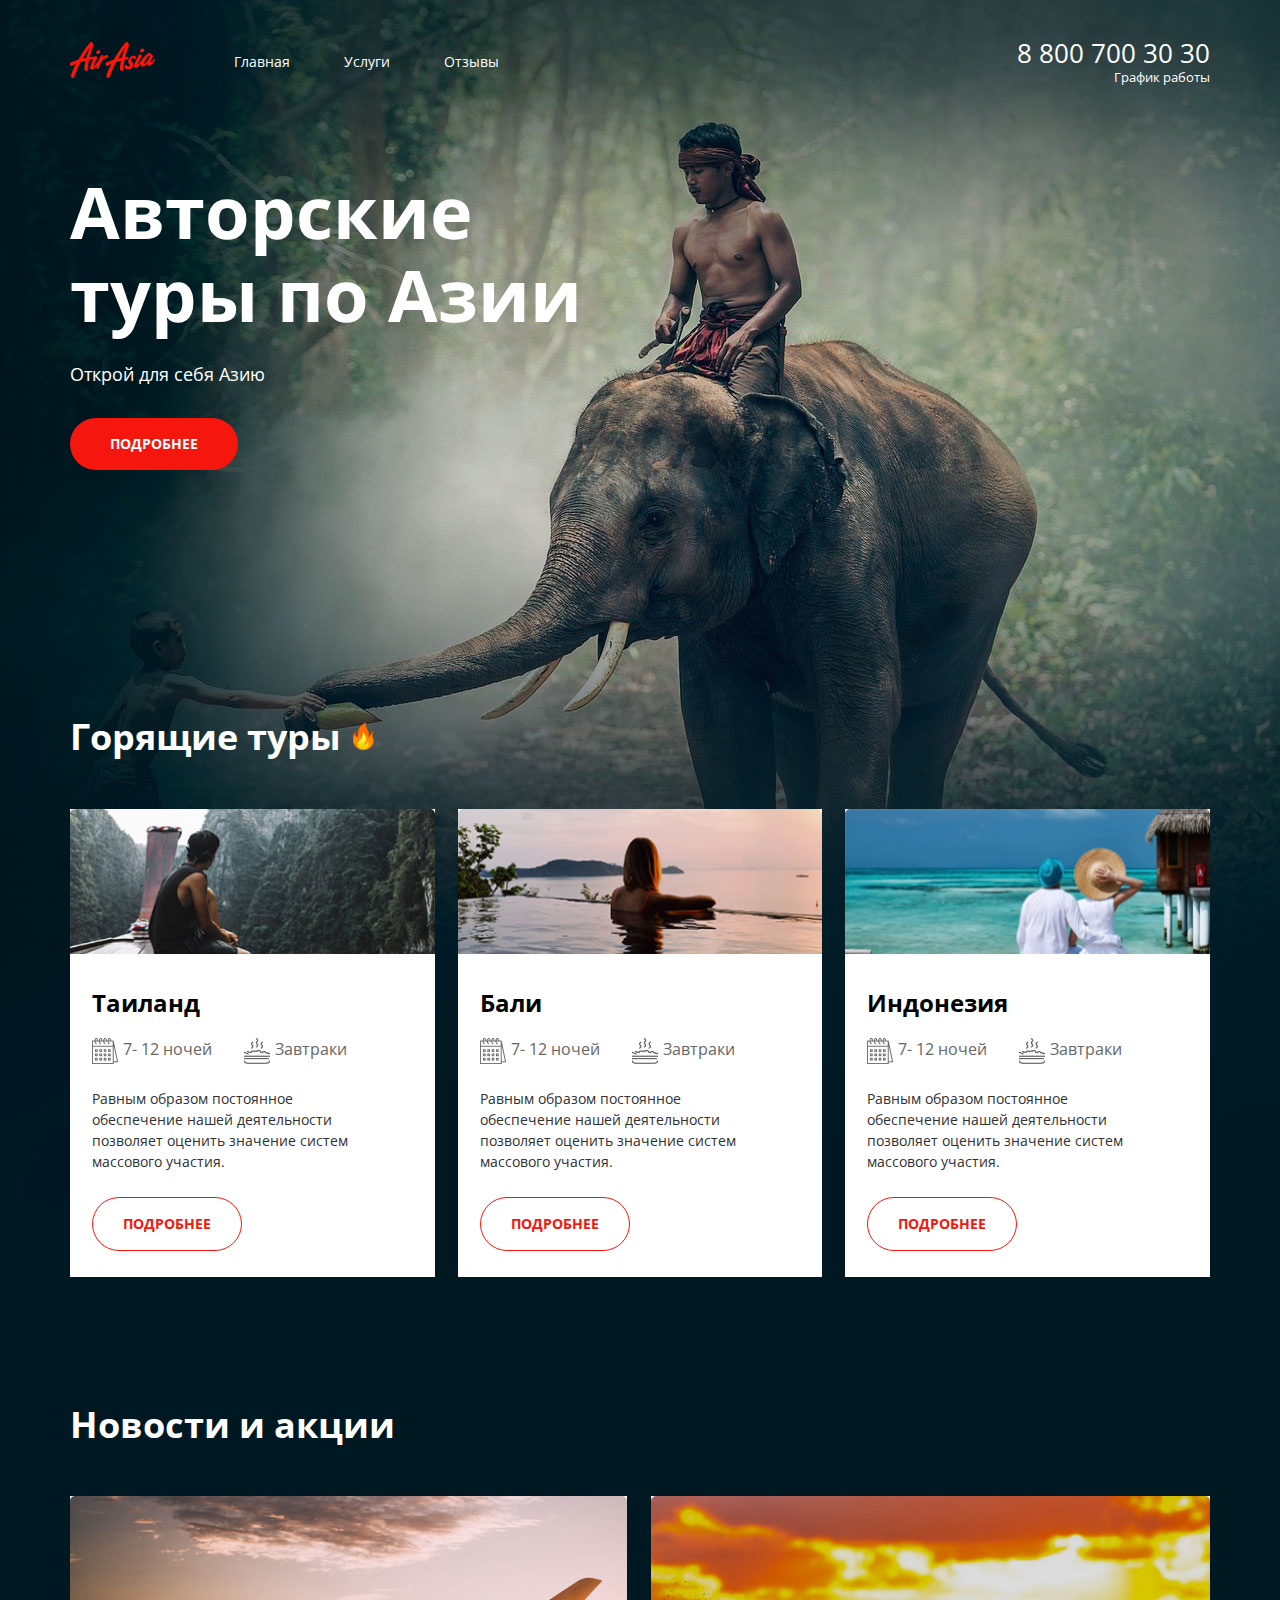
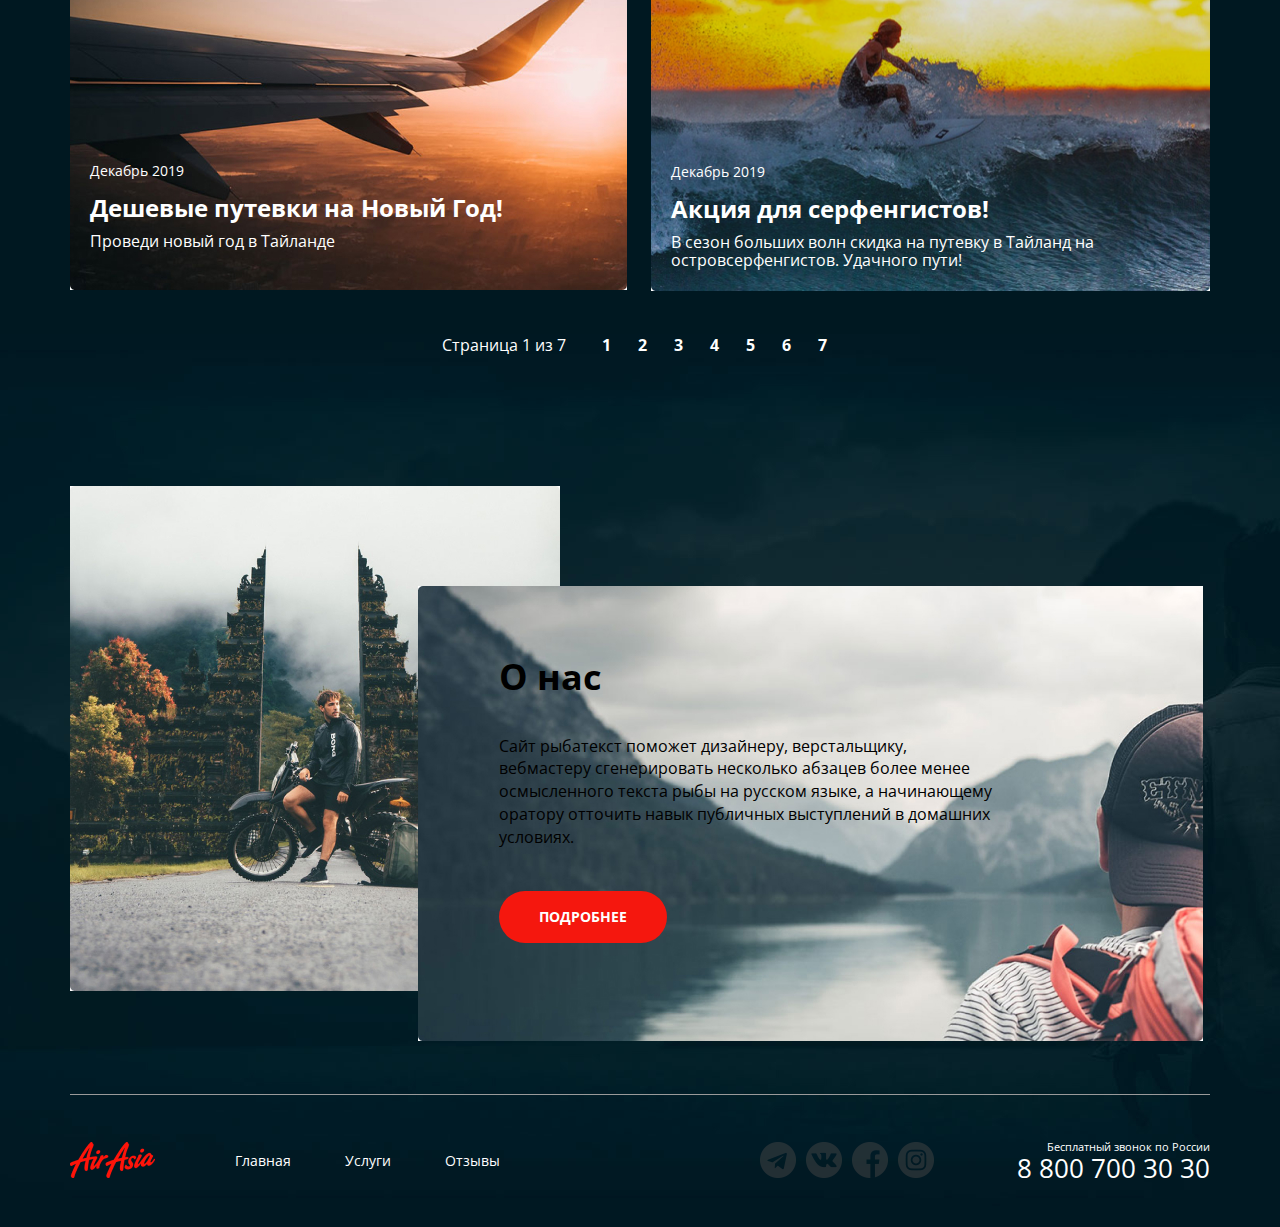
==== commit 4a68c21f: "some fix" ====
--- a/index.html
+++ b/index.html
@@ -13,16 +13,17 @@
 </head>
 
 <body>
-  <div class="wrapper">
+  <div class="wrapper main-page-wrapper">
     <div class="container">
       <header class="header">
         <div class="logo header__logo">
-          <a href="#" class="logo__link"><img class="logo__image" src="./img/logo.png" alt="air asia logo"></a>
+          <a href="./index.html" class="logo__link"><img class="logo__image" src="./img/logo.png"
+              alt="air asia logo"></a>
         </div>
         <nav class="menu">
           <ul class="menu__list">
             <li class="menu__list-item"><a href="#" class="menu__list-link">Главная</a></li>
-            <li class="menu__list-item"><a href="#" class="menu__list-link">Услуги</a></li>
+            <li class="menu__list-item"><a href="./services.html" class="menu__list-link">Услуги</a></li>
             <li class="menu__list-item"><a href="#" class="menu__list-link">Отзывы</a></li>
           </ul>
         </nav>
--- a/css/styles.css
+++ b/css/styles.css
@@ -41,7 +41,7 @@
 
 /* *************** */
 
-.wrapper {
+.main-page-wrapper {
   background-image: url("../img/bg-1.jpg"), url("../img/bg-2.jpg");
   background-position: top center, bottom center;
   background-repeat: no-repeat, no-repeat;
@@ -50,23 +50,20 @@
 }
 
 .container {
-  max-width: 1160px;
-  padding: 0 10px;
+  max-width: 1140px;
   margin: 0 auto;
 }
 
 /* HEADER */
 
 .header {
-  position: relative;
+  display: flex;
+  flex-wrap: wrap;
+  align-items: center;
   min-height: 124px;
-  padding-top: 30px;
-}
-
-.logo {
-  display: inline-block;
-  vertical-align: middle;
-}
+}
+
+.logo {}
 
 .header__logo {
   margin-right: 79px;
@@ -76,17 +73,10 @@
   display: inline-block;
 }
 
-.menu {
-  display: inline-block;
-}
-
 .menu__list {
-  margin: 0 -27px;
-}
-
-.menu__list-item {
-  display: inline-block;
-  margin: 0 27px;
+  display: flex;
+  flex-wrap: wrap;
+  gap: 54px;
 }
 
 .menu__list-item:hover {
@@ -94,12 +84,9 @@
   transition: all 0.5s;
 }
 
-.header__contacts {
-  display: inline-block;
+.contacts {
+  margin-left: auto;
   text-align: right;
-  position: absolute;
-  top: 30px;
-  right: 0;
 }
 
 .contacts__tel-link {
@@ -118,8 +105,11 @@
 
 /* PROMO-SECTION */
 
+.promo-section {
+  padding: 46px 0 246px 0;
+}
+
 .promo-section__content {
-  padding: 46px 0 246px 0;
   max-width: 514px;
 }
 
@@ -166,13 +156,13 @@
 }
 
 .hot-tours__offers {
-  margin: 0 -13px;
+  display: flex;
+  flex-wrap: wrap;
+  justify-content: space-between;
 }
 
 .hot-tours__offers-card {
-  display: inline-block;
-  margin: 0 13px;
-  max-width: 30%;
+  max-width: 32%;
 }
 
 .hot-tours-card__block {
@@ -183,6 +173,7 @@
 
 .hot-tours-card__title {
   margin-bottom: 21px;
+  color: #000;
   font-size: 24px;
   font-weight: 700;
 }
@@ -224,6 +215,7 @@
 .hot-tours-card__info {
   color: #303030;
   margin-bottom: 25px;
+  line-height: 1.5;
 }
 
 .hot-tours-card__more-info-button {
@@ -255,21 +247,19 @@
 }
 
 .news-section__cards {
-  margin: 0 -12.5px;
-  margin-bottom: 53px;
+  display: flex;
+  justify-content: space-between;
+  margin-bottom: -60px;
 }
 
 .news-section__slider-card {
-  display: inline-block;
+  max-width: 49%;
+}
+
+.news-section__slider-card-content {
   position: relative;
-  margin: 0 12.5px;
-  width: 47%;
-}
-
-.news-section__slider-card-content {
-  position: absolute;
-  top: 252.5px;
-  left: 32px;
+  top: -130px;
+  left: 20px;
   color: #fff;
   min-height: 95px;
 }
@@ -283,7 +273,7 @@
 
 .news-section__slider-card-info {
   position: relative;
-  top: 15px;
+  top: 25px;
   font-size: 16px;
 }
 
@@ -319,6 +309,7 @@
 /* ABOUT US */
 
 .about-us-section {
+  display: flex;
   margin-bottom: 53px;
   color: #000;
 }
@@ -328,11 +319,10 @@
 }
 
 .about-us-section__content {
-  position: relative;
   width: 785px;
   min-height: 455px;
-  margin-top: -430px;
-  margin-left: 350px;
+  margin-top: 100px;
+  margin-left: -142px;
   background: url("../img/about-us-image-2.jpg") center center / cover no-repeat;
   padding: 70px 202px 0px 81px;
 }
@@ -363,37 +353,34 @@
 /* FOOTER */
 
 .footer {
+  display: flex;
+  flex-wrap: wrap;
+  align-items: center;
   padding: 43px 0px;
   border-top: 1px solid #9a9a9a;
 }
 
 .footer__logo {
-  display: inline-block;
   margin-right: 80px;
 }
 
 .social-links {
-  display: inline-block;
-  margin-left: 270px;
-  margin-right: 30px;
-  vertical-align: middle;
+  margin-left: 260px;
+  margin-right: 35px;
+}
+
+.social-links__group {
+  display: flex;
+  gap: 10px;
 }
 
 .social-links__item {
-  display: inline-block;
-  margin: 0 4px;
   opacity: 0.5;
 }
 
 .social-links__item:hover {
   opacity: 1.0;
   transition: all 0.5s;
-}
-
-.footer__contacts {
-  display: inline-block;
-  vertical-align: middle;
-  text-align: right;
 }
 
 .contacts__info {
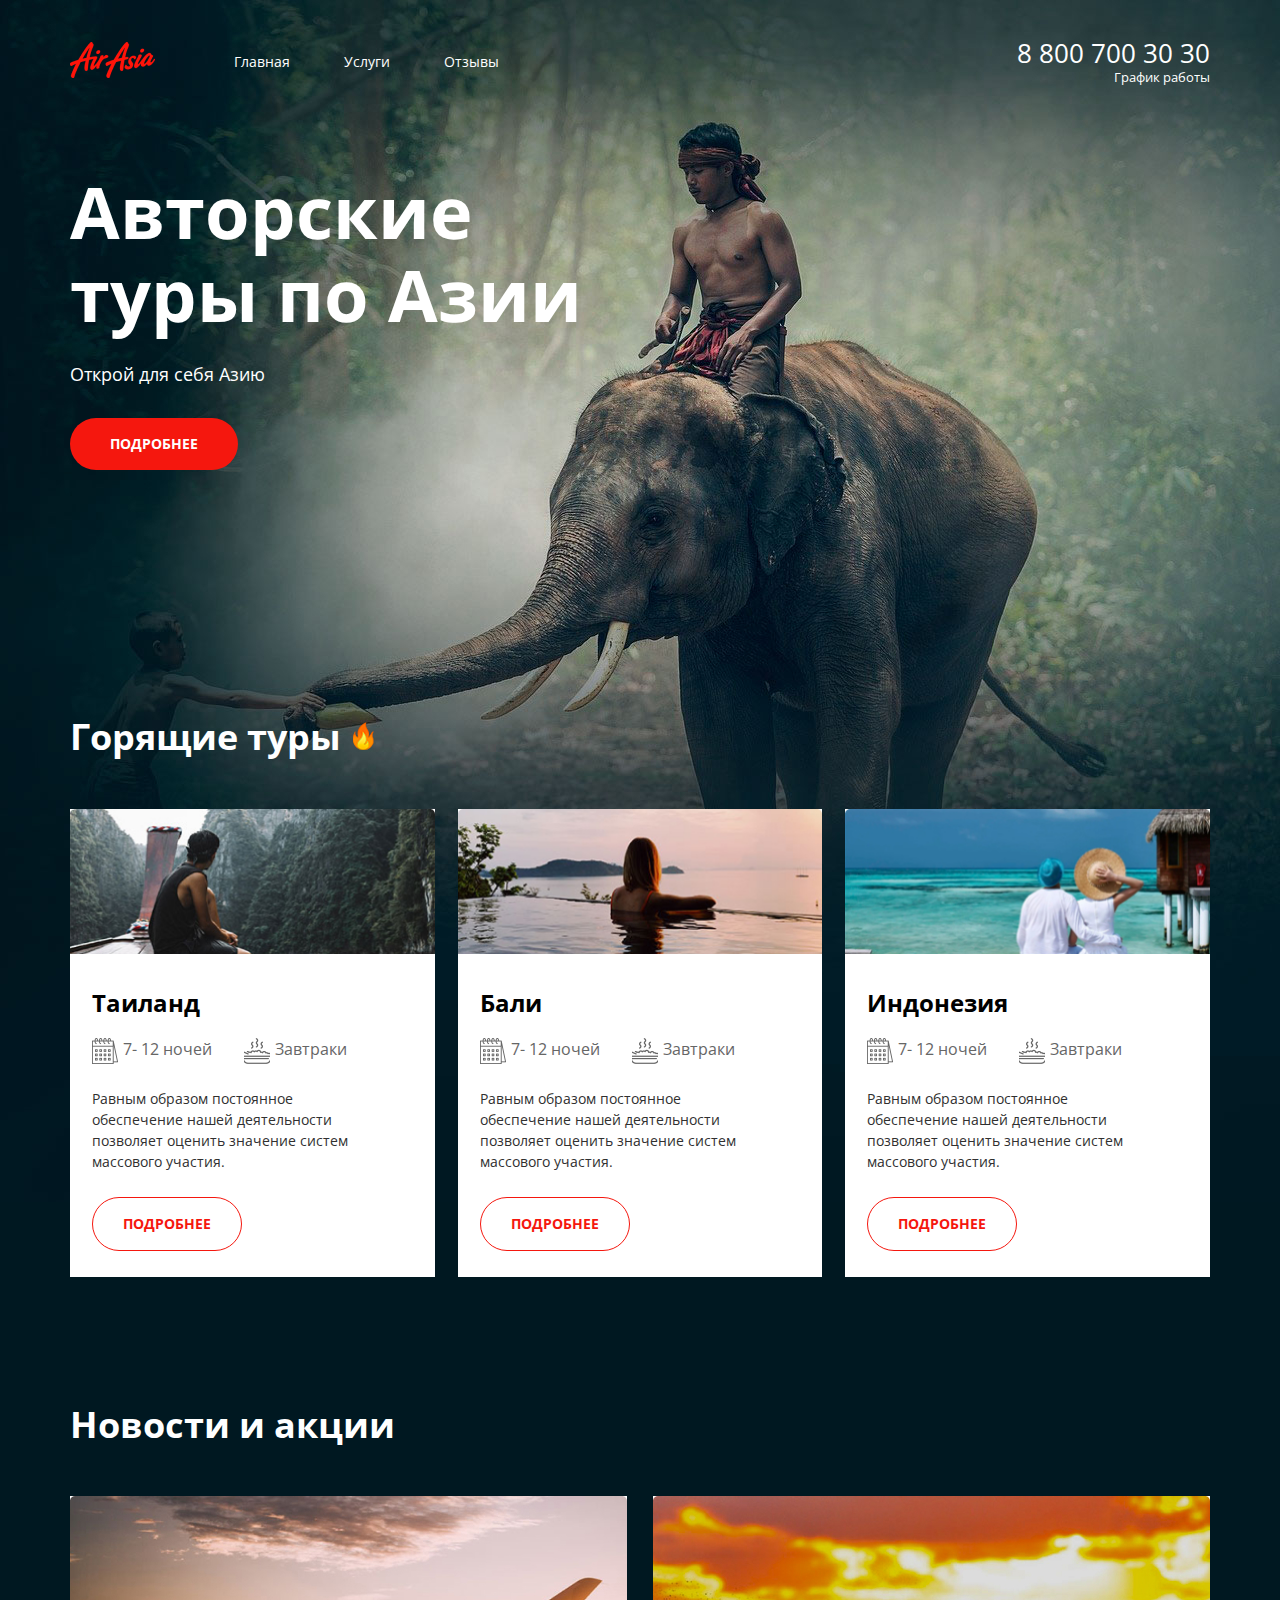
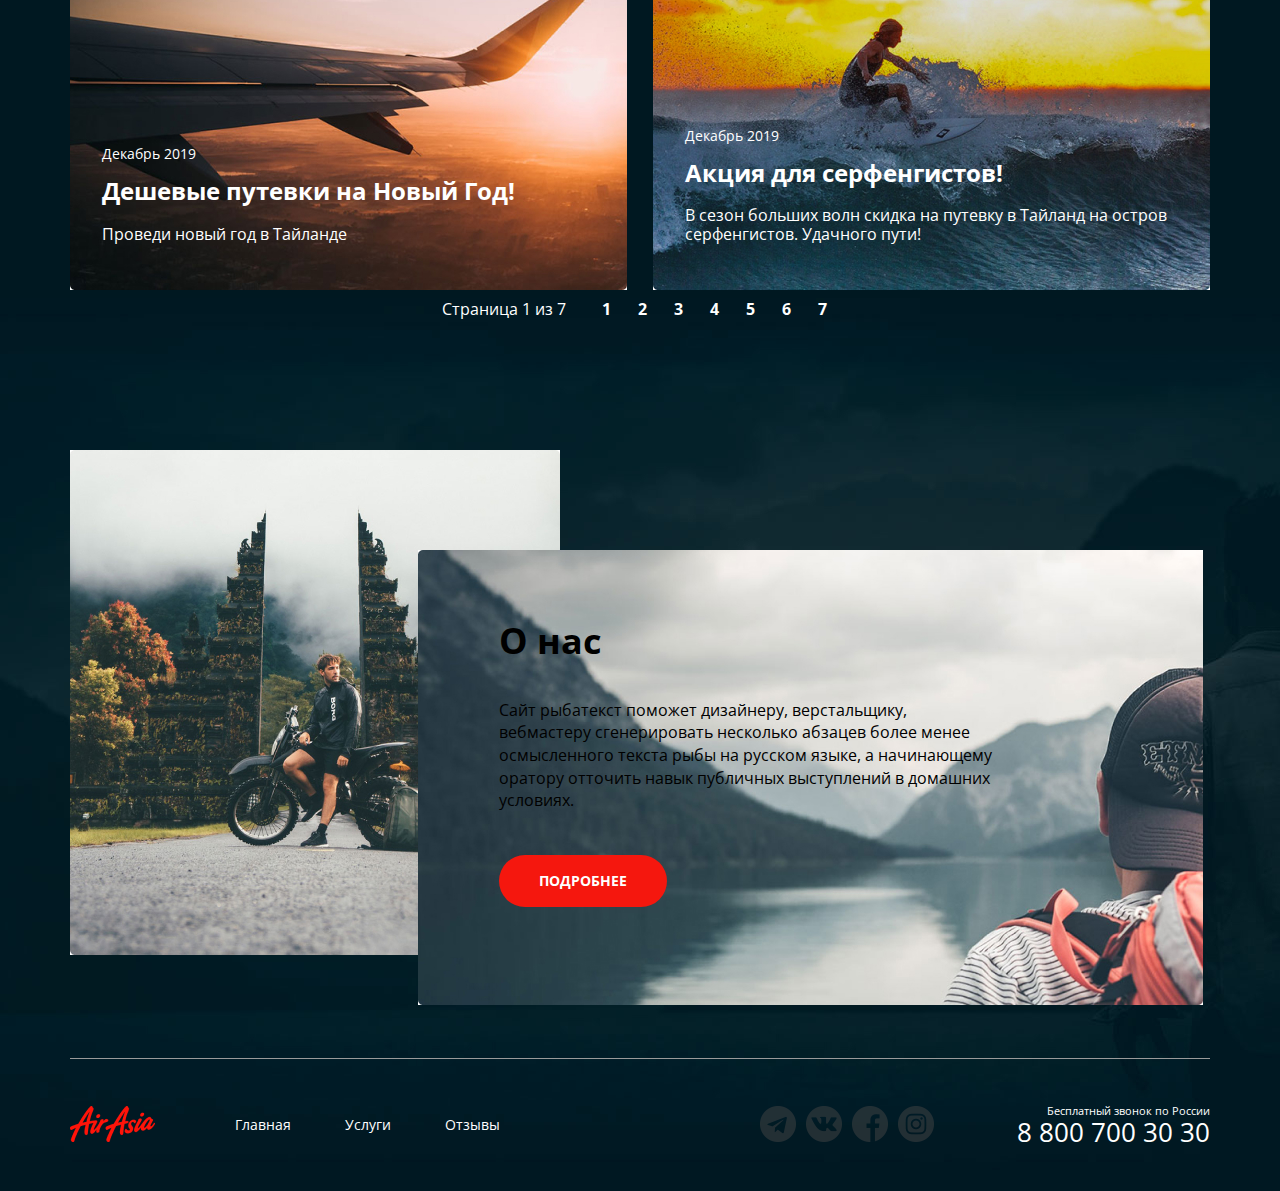
==== commit 5e1a3239: "Add files via upload" ====
--- a/index.html
+++ b/index.html
@@ -22,9 +22,9 @@
         </div>
         <nav class="menu">
           <ul class="menu__list">
-            <li class="menu__list-item"><a href="#" class="menu__list-link">Главная</a></li>
+            <li class="menu__list-item"><a href="./index.html" class="menu__list-link">Главная</a></li>
             <li class="menu__list-item"><a href="./services.html" class="menu__list-link">Услуги</a></li>
-            <li class="menu__list-item"><a href="#" class="menu__list-link">Отзывы</a></li>
+            <li class="menu__list-item"><a href="./reviews.html" class="menu__list-link">Отзывы</a></li>
           </ul>
         </nav>
         <div class="contacts header__contacts">
@@ -115,7 +115,7 @@
                   <time class="news-section__slider-card-date">Декабрь 2019</time>
                   <h3 class="news-section__slider-card-title">Акция для серфенгистов!</h3>
                   <p class="news-section__slider-card-info">В сезон больших волн скидка на путевку в Тайланд на
-                    островсерфенгистов. Удачного пути!</p>
+                    остров серфенгистов. Удачного пути!</p>
                 </div>
               </li>
             </ul>
@@ -154,9 +154,9 @@
         </div>
         <nav class="menu">
           <ul class="menu__list">
-            <li class="menu__list-item"><a href="#" class="menu__list-link">Главная</a></li>
-            <li class="menu__list-item"><a href="#" class="menu__list-link">Услуги</a></li>
-            <li class="menu__list-item"><a href="#" class="menu__list-link">Отзывы</a></li>
+            <li class="menu__list-item"><a href="./index.html" class="menu__list-link">Главная</a></li>
+            <li class="menu__list-item"><a href="./services.html" class="menu__list-link">Услуги</a></li>
+            <li class="menu__list-item"><a href="./reviews.html" class="menu__list-link">Отзывы</a></li>
           </ul>
         </nav>
         <div class="social-links">
--- a/css/styles.css
+++ b/css/styles.css
@@ -39,6 +39,11 @@
   list-style: none;
 }
 
+input:focus,
+textarea:focus {
+  border: 1px solid #F5170E;
+}
+
 /* *************** */
 
 .main-page-wrapper {
@@ -249,31 +254,30 @@
 .news-section__cards {
   display: flex;
   justify-content: space-between;
-  margin-bottom: -60px;
+  margin-bottom: 0px;
 }
 
 .news-section__slider-card {
+  position: relative;
   max-width: 49%;
 }
 
 .news-section__slider-card-content {
-  position: relative;
-  top: -130px;
-  left: 20px;
+  position: absolute;
+  bottom: 50px;
+  left: 32px;
   color: #fff;
   min-height: 95px;
 }
 
 .news-section__slider-card-title {
-  position: relative;
-  top: 15px;
+  margin-top: 15px;
   font-size: 24px;
   font-weight: 700;
 }
 
 .news-section__slider-card-info {
-  position: relative;
-  top: 25px;
+  margin-top: 20px;
   font-size: 16px;
 }
 
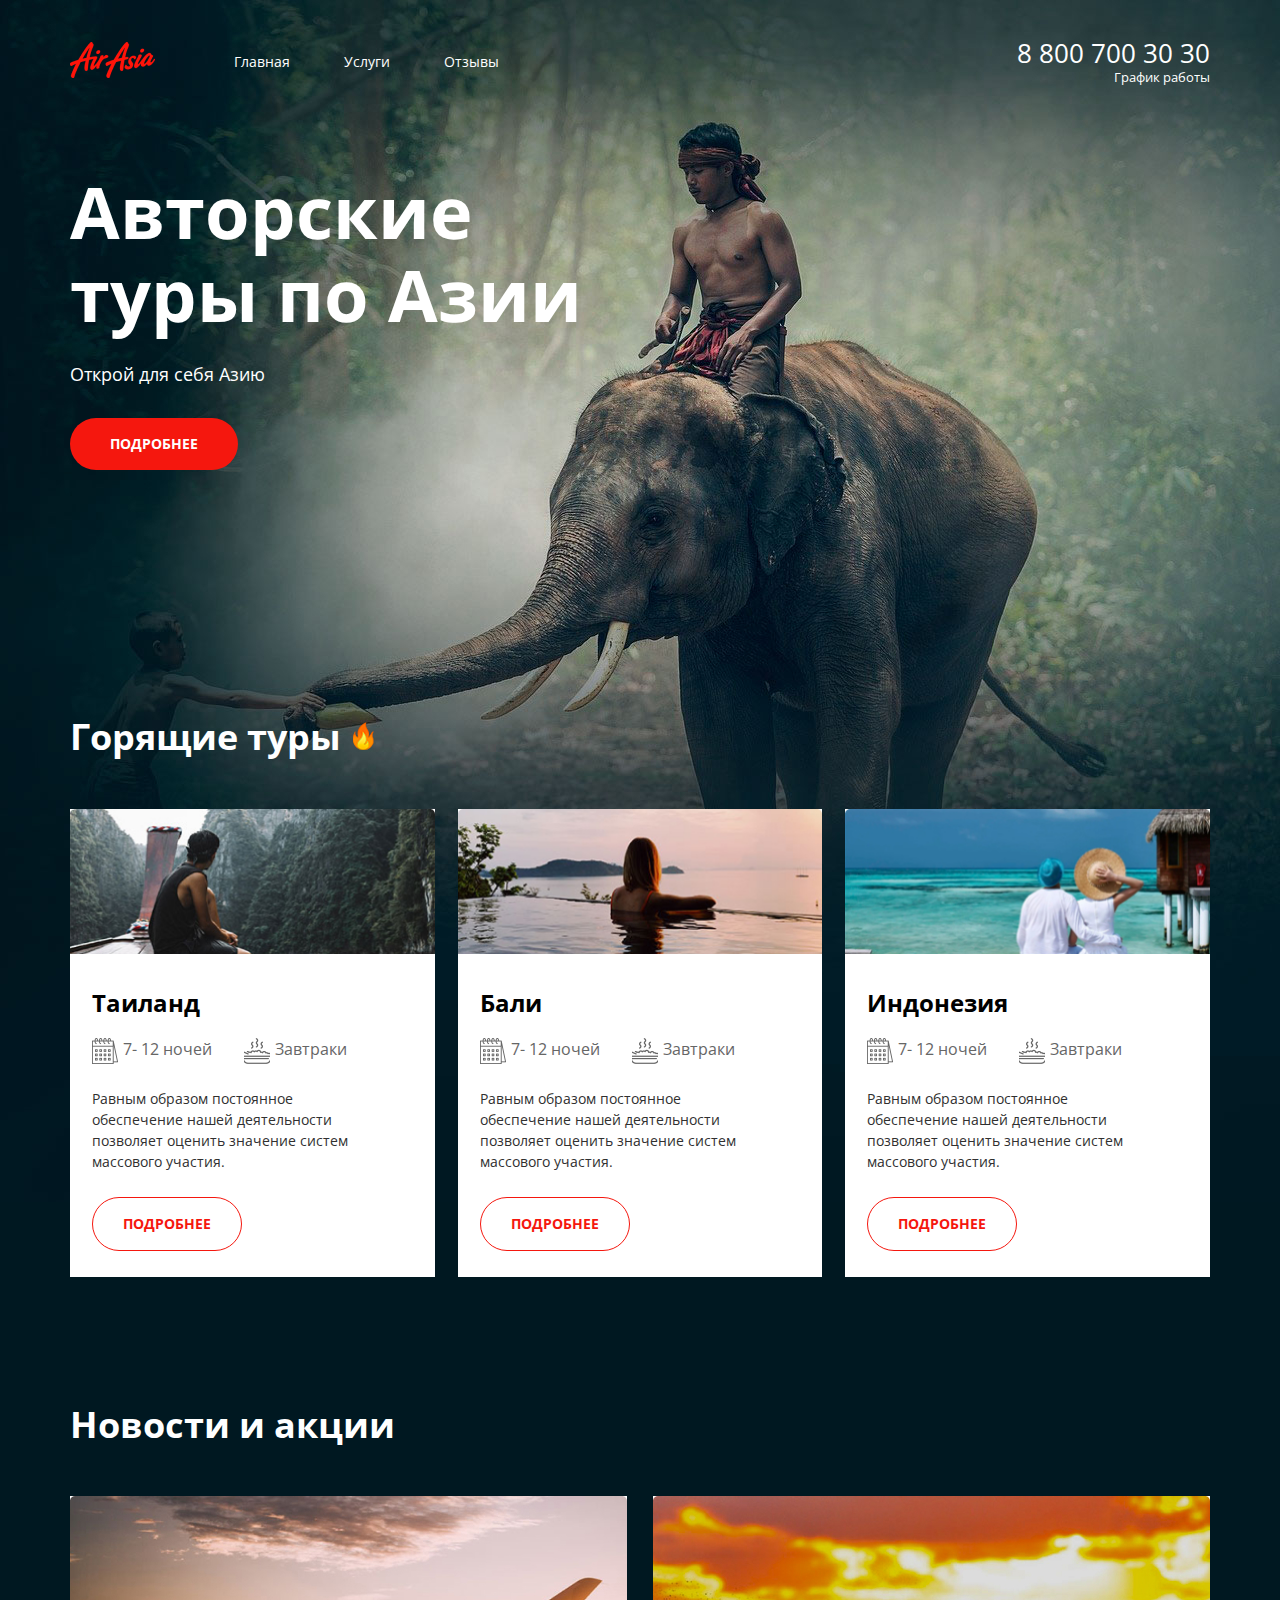
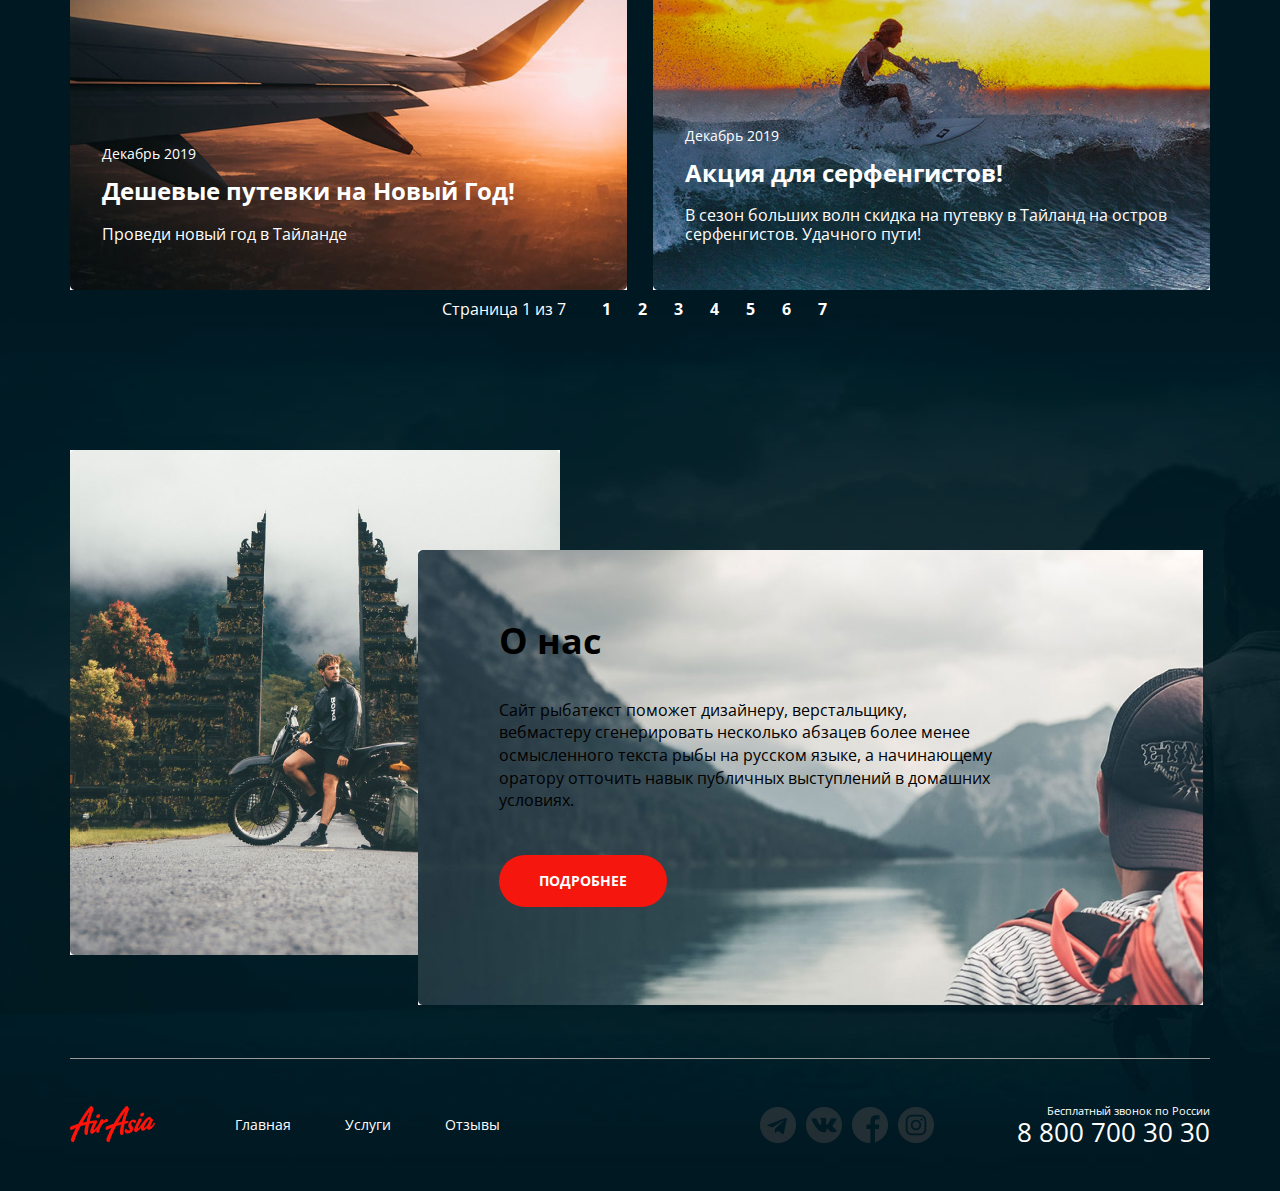
==== commit 21dab1d4: "fix sprite social icons" ====
--- a/index.html
+++ b/index.html
@@ -30,6 +30,10 @@
         <div class="contacts header__contacts">
           <a href="tel:+88007003030" class="contacts__tel-link">8 800 700 30 30</a>
           <span class="contacts__work-schedule">График работы</span>
+          <div class="contacts__work-schedule-hover">
+            <span>пн-вс: 09:00 - 20:00</span>
+            <span>Обед: 14:00-14:30</span>
+          </div>
         </div>
       </header>
 
@@ -161,14 +165,10 @@
         </nav>
         <div class="social-links">
           <ul class="social-links__group">
-            <li class="social-links__item"><a href="#" class="social-links__link"><img src="./img/icons/tg-icon.png"
-                  alt="telegramm icon" class="social-links__icon"></a></li>
-            <li class="social-links__item"><a href="#" class="social-links__link"><img src="./img/icons/vk-icon.png"
-                  alt="vk icon" class="social-links__icon"></a></li>
-            <li class="social-links__item"><a href="#" class="social-links__link"><img src="./img/icons/fb-icon.png"
-                  alt="facebook icon" class="social-links__icon"></a></li>
-            <li class="social-links__item"><a href="#" class="social-links__link"><img src="./img/icons/insta-icon.png"
-                  alt="instagramm icon" class="social-links__icon"></a></li>
+            <li class="social-links__item tg-link"><a href="#" class="social-links__link"></a></li>
+            <li class="social-links__item vk-link"><a href="#" class="social-links__link"></a></li>
+            <li class="social-links__item fb-link"><a href="#" class="social-links__link"></a></li>
+            <li class="social-links__item insta-link"><a href="#" class="social-links__link"></a></li>
           </ul>
         </div>
         <div class="contacts footer__contacts">
--- a/css/styles.css
+++ b/css/styles.css
@@ -90,6 +90,7 @@
 }
 
 .contacts {
+  position: relative;
   margin-left: auto;
   text-align: right;
 }
@@ -106,6 +107,44 @@
 
 .contacts__work-schedule {
   font-size: 13px;
+  cursor: pointer;
+}
+
+.contacts__work-schedule-hover {
+  position: absolute;
+  visibility: hidden;
+  content: "";
+  right: 0;
+  top: 60px;
+  padding: 20px;
+  font-weight: 700;
+  color: #1E1F20;
+  background-color: #EDEDED;
+  opacity: 0;
+  z-index: -10;
+}
+
+.contacts__work-schedule-hover::before {
+  position: absolute;
+  bottom: 100%;
+  right: 35px;
+  content: "";
+  width: 0px;
+  height: 0px;
+  border: 15px solid transparent;
+  border-bottom-color: #EDEDED;
+  border-top: 0px;
+}
+
+.contacts__work-schedule-hover span {
+  display: block;
+}
+
+.contacts__work-schedule:hover+.contacts__work-schedule-hover {
+  visibility: visible;
+  opacity: 1;
+  z-index: 1;
+  transition: opacity 2s;
 }
 
 /* PROMO-SECTION */
@@ -380,6 +419,26 @@
 
 .social-links__item {
   opacity: 0.5;
+  width: 36px;
+  height: 36px;
+  background: url("../img/icons/social-sprite.png") no-repeat;
+  cursor: pointer;
+}
+
+.tg-link {
+  background-position: 0px -36px;
+}
+
+.fb-link {
+  background-position: 0px 0px;
+}
+
+.vk-link {
+  background-position: -36px -36px;
+}
+
+.insta-link {
+  background-position: -36px 0px;
 }
 
 .social-links__item:hover {
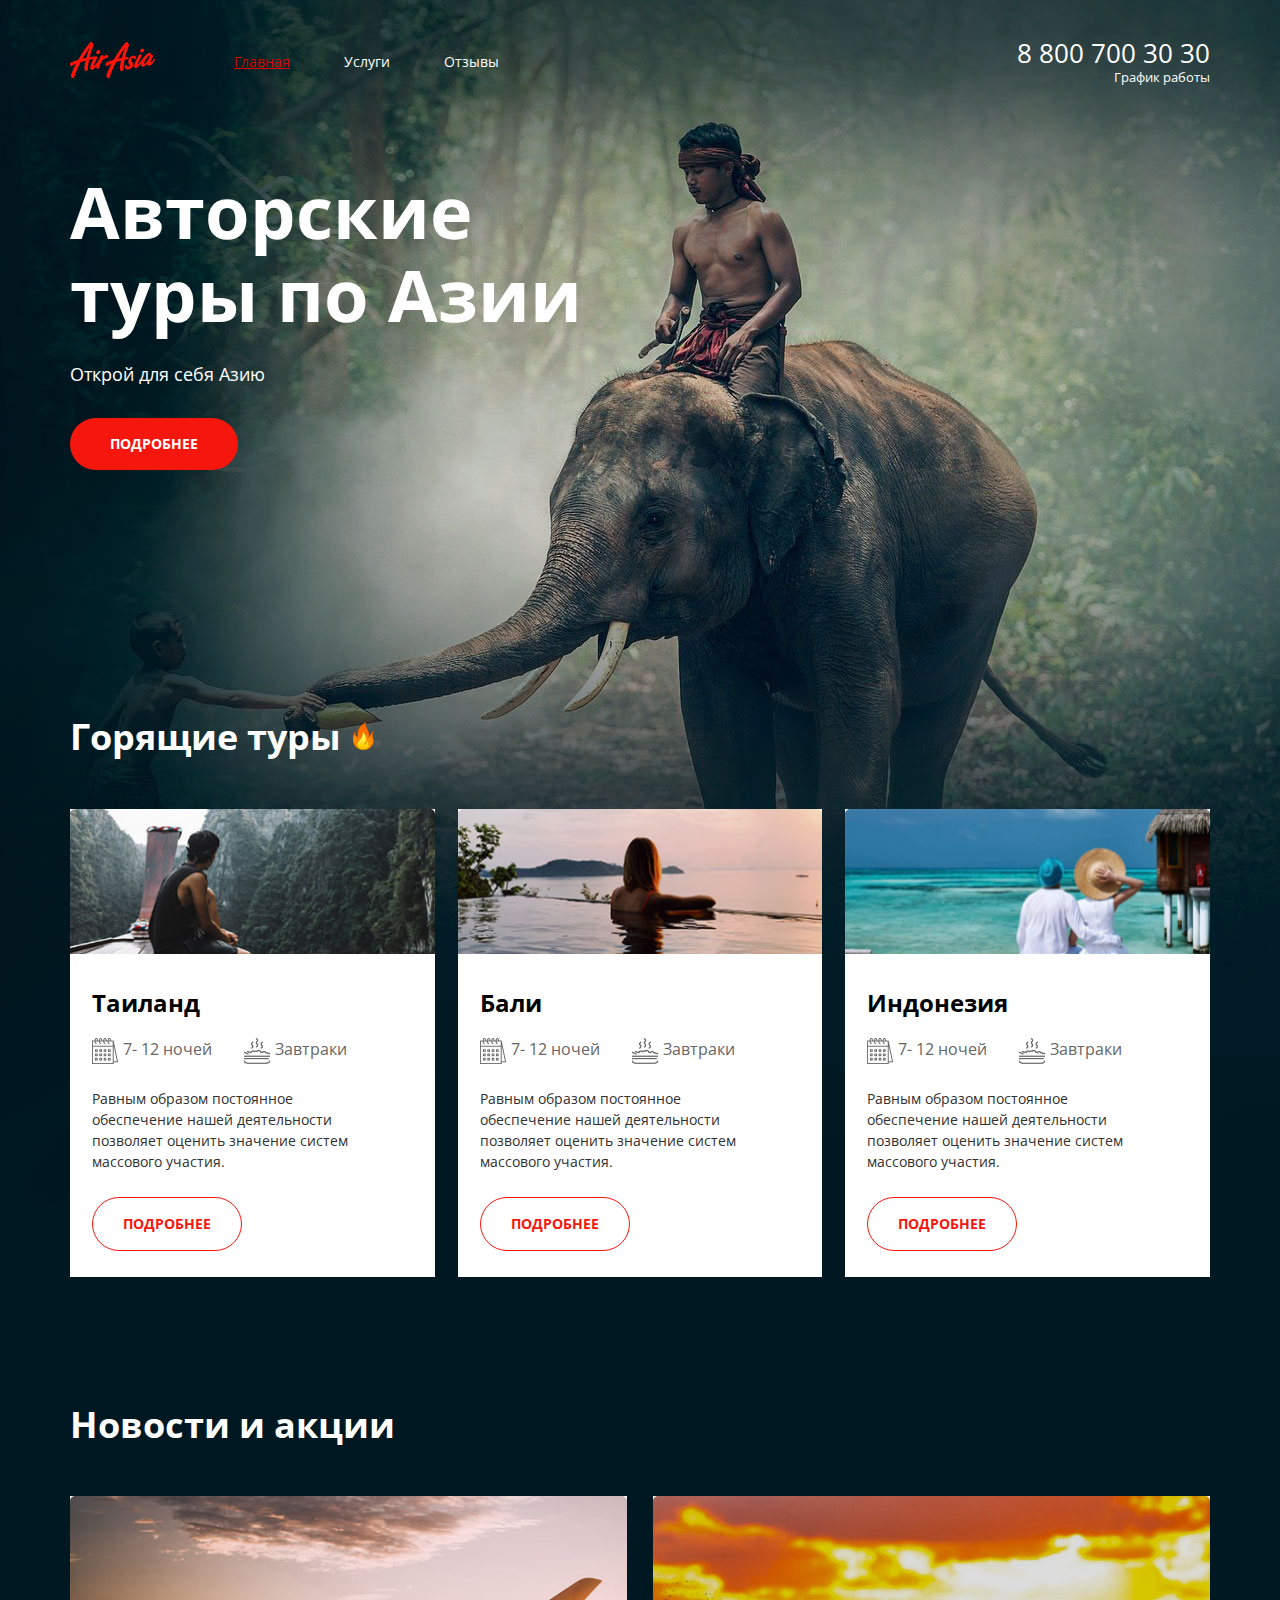
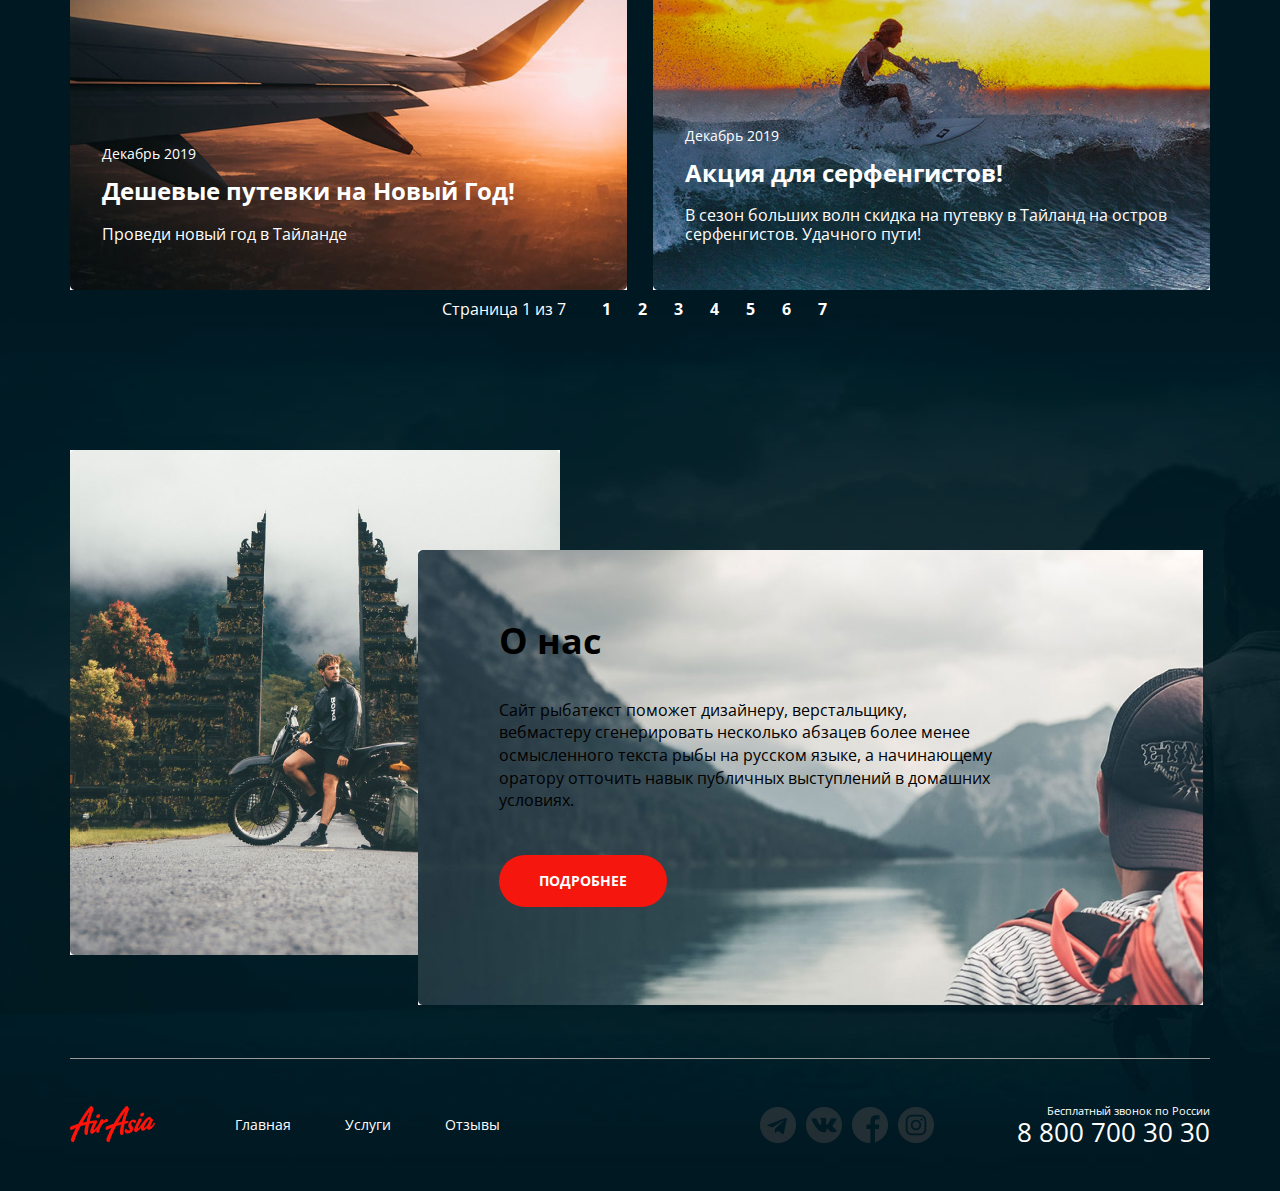
==== commit a09b947e: "fix 271223" ====
--- a/index.html
+++ b/index.html
@@ -22,7 +22,8 @@
         </div>
         <nav class="menu">
           <ul class="menu__list">
-            <li class="menu__list-item"><a href="./index.html" class="menu__list-link">Главная</a></li>
+            <li class="menu__list-item menu__list-item_active"><a href="./index.html"
+                class="menu__list-link">Главная</a></li>
             <li class="menu__list-item"><a href="./services.html" class="menu__list-link">Услуги</a></li>
             <li class="menu__list-item"><a href="./reviews.html" class="menu__list-link">Отзывы</a></li>
           </ul>
--- a/css/styles.css
+++ b/css/styles.css
@@ -84,8 +84,10 @@
   gap: 54px;
 }
 
-.menu__list-item:hover {
+.menu__list-item:hover,
+.menu__list-item_active {
   color: #DA0100;
+  text-decoration: underline;
   transition: all 0.5s;
 }
 
@@ -121,7 +123,8 @@
   color: #1E1F20;
   background-color: #EDEDED;
   opacity: 0;
-  z-index: -10;
+  z-index: 1;
+  transition: opacity 2s;
 }
 
 .contacts__work-schedule-hover::before {
@@ -143,8 +146,7 @@
 .contacts__work-schedule:hover+.contacts__work-schedule-hover {
   visibility: visible;
   opacity: 1;
-  z-index: 1;
-  transition: opacity 2s;
+
 }
 
 /* PROMO-SECTION */
@@ -176,6 +178,11 @@
   text-transform: uppercase;
   background-color: #F5170E;
   border-radius: 35px;
+}
+
+.promo-section__button:hover {
+  background-color: #fff;
+  color: #F5170E;
 }
 
 /* HOT-TOURS */
